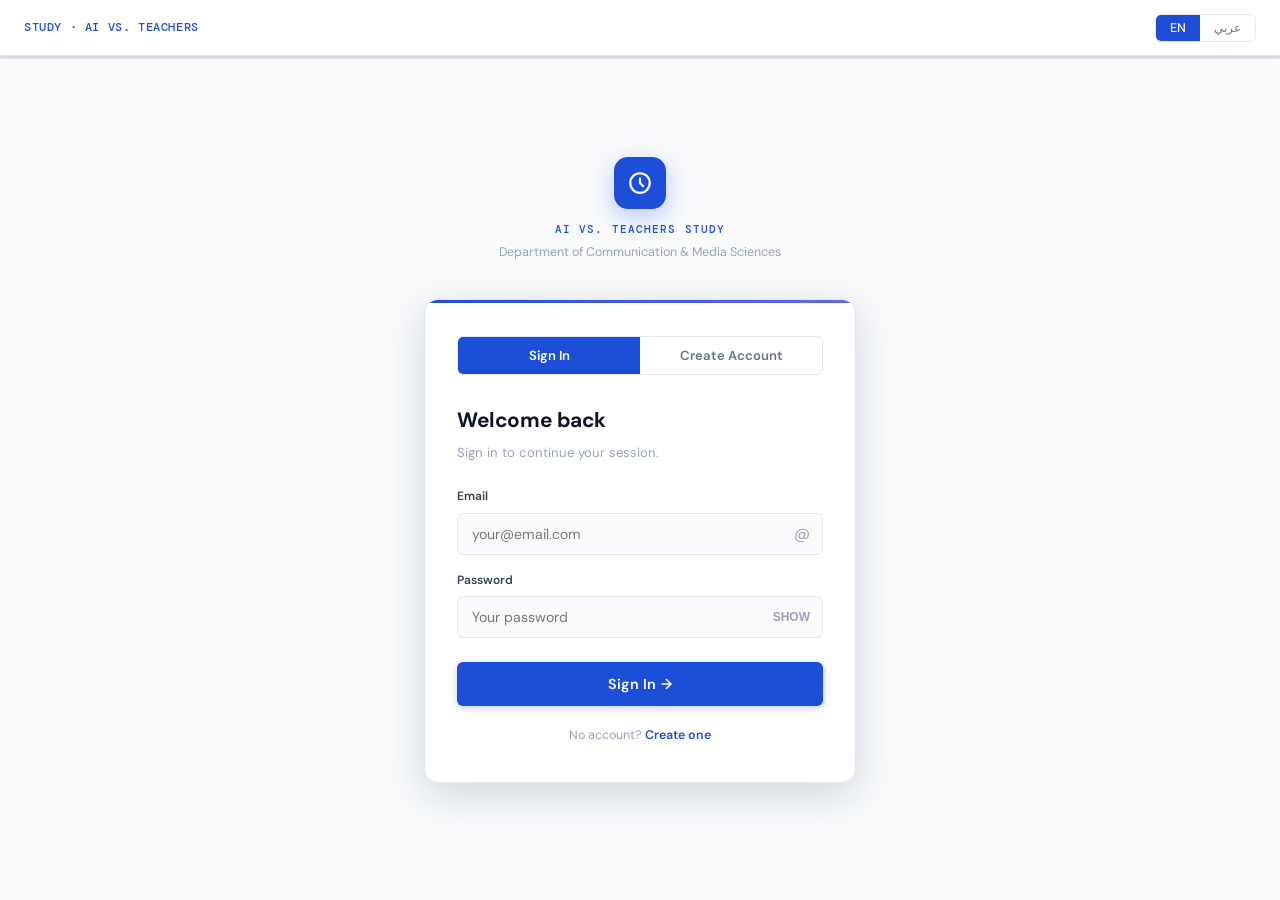
==== client/index.html @ 0babf39c "Update index.html" ====
<!DOCTYPE html>
<html id="root-html" lang="en" dir="ltr">
<head>
<meta charset="UTF-8">
<meta name="viewport" content="width=device-width, initial-scale=1.0">
<title>AI vs. Teachers — Research Study</title>
<link href="https://fonts.googleapis.com/css2?family=DM+Sans:wght@300;400;500;600&family=DM+Mono:wght@400;500&family=IBM+Plex+Sans+Arabic:wght@300;400;600&display=swap" rel="stylesheet">
<style>
:root{
  --blue-900:#0a1628;--blue-800:#0f2345;--blue-700:#1a3a6e;
  --blue-600:#1d4ed8;--blue-500:#2563eb;--blue-400:#3b82f6;
  --blue-100:#dbeafe;--blue-50:#eff6ff;
  --white:#fff;--gray-50:#f8fafc;--gray-100:#f1f5f9;
  --gray-200:#e2e8f0;--gray-300:#cbd5e1;--gray-400:#94a3b8;
  --gray-500:#64748b;--gray-700:#334155;--gray-900:#0f172a;
  --red:#ef4444;--green:#10b981;--amber:#f59e0b;
  --shadow-sm:0 1px 3px rgba(0,0,0,.08),0 1px 2px rgba(0,0,0,.04);
  --shadow:0 4px 16px rgba(15,35,69,.10);
  --shadow-lg:0 12px 40px rgba(15,35,69,.16);
  --radius:10px;--radius-sm:6px;
}
*,*::before,*::after{box-sizing:border-box;margin:0;padding:0}
body{font-family:'DM Sans',sans-serif;background:var(--gray-50);color:var(--gray-900);min-height:100vh;line-height:1.6}
html[lang=ar] body{font-family:'IBM Plex Sans Arabic',sans-serif}

/* TOPBAR */
#topbar{position:fixed;top:0;left:0;right:0;z-index:200;background:#fff;border-bottom:1px solid var(--gray-200);display:flex;align-items:center;padding:0 24px;height:56px;box-shadow:var(--shadow-sm)}
.topbar-logo{font-family:'DM Mono',monospace;font-size:.75rem;font-weight:500;color:var(--blue-600);letter-spacing:.05em;text-transform:uppercase}
.topbar-right{margin-left:auto;display:flex;align-items:center;gap:12px}
html[lang=ar] .topbar-right{margin-left:0;margin-right:auto}
.lang-toggle{display:flex;border:1.5px solid var(--gray-200);border-radius:var(--radius-sm);overflow:hidden}
.lang-btn{padding:5px 14px;font-family:'DM Sans',sans-serif;font-size:.78rem;font-weight:500;border:none;background:transparent;cursor:pointer;color:var(--gray-500);transition:all .18s}
html[lang=ar] .lang-btn{font-family:'IBM Plex Sans Arabic',sans-serif}
.lang-btn.active{background:var(--blue-600);color:#fff}
.topbar-user{display:none;align-items:center;gap:8px}
.topbar-user.visible{display:flex}
.topbar-avatar{width:28px;height:28px;border-radius:50%;background:var(--blue-600);display:flex;align-items:center;justify-content:center;color:#fff;font-size:.65rem;font-weight:700}
.topbar-name{font-size:.78rem;color:var(--gray-700);font-weight:500}
.topbar-logout{padding:4px 10px;background:transparent;border:1.5px solid var(--gray-200);border-radius:var(--radius-sm);font-size:.72rem;font-weight:500;color:var(--gray-500);cursor:pointer;transition:all .18s}
.topbar-logout:hover{border-color:var(--red);color:var(--red)}

/* PROGRESS */
#progress-track{position:fixed;top:56px;left:0;right:0;height:3px;background:var(--gray-200);z-index:190}
#progress-fill{height:100%;background:var(--blue-500);transition:width .5s cubic-bezier(.4,0,.2,1);width:0%}

/* LAYOUT */
.hidden{display:none!important}
.stage{max-width:720px;margin:0 auto;padding:88px 24px 80px;animation:fadeUp .4s ease both}
html[lang=ar] .stage{direction:rtl}
@keyframes fadeUp{from{opacity:0;transform:translateY(16px)}to{opacity:1;transform:translateY(0)}}

/* CHIPS */
.phase-chip{display:inline-flex;align-items:center;gap:6px;background:var(--blue-50);color:var(--blue-600);border:1px solid var(--blue-100);font-size:.72rem;font-weight:600;letter-spacing:.06em;text-transform:uppercase;padding:4px 12px;border-radius:100px;margin-bottom:24px}
html[lang=ar] .phase-chip{letter-spacing:0;text-transform:none}
.phase-chip::before{content:'';width:6px;height:6px;border-radius:50%;background:var(--blue-500)}

/* HEADINGS */
h1.display{font-size:clamp(1.9rem,4vw,2.8rem);font-weight:600;line-height:1.2;color:var(--blue-900);margin-bottom:10px;letter-spacing:-.02em}
html[lang=ar] h1.display{letter-spacing:0}
h2.section-title{font-size:1.25rem;font-weight:600;color:var(--blue-900);margin-bottom:16px}
.subtitle{font-size:.9rem;color:var(--gray-500);margin-bottom:32px;line-height:1.75}

/* CARDS */
.card{background:#fff;border:1px solid var(--gray-200);border-radius:var(--radius);padding:24px;box-shadow:var(--shadow-sm);margin-bottom:20px}
.study-info-card{background:var(--blue-900);color:#fff;border-radius:var(--radius);padding:28px 32px;margin-bottom:24px;position:relative;overflow:hidden}
.study-info-card::after{content:'';position:absolute;top:-40px;right:-40px;width:200px;height:200px;border-radius:50%;background:radial-gradient(circle,rgba(59,130,246,.3) 0%,transparent 70%);pointer-events:none}
.study-badge{display:inline-block;background:rgba(59,130,246,.25);color:var(--blue-100);font-size:.65rem;font-weight:600;letter-spacing:.12em;text-transform:uppercase;padding:4px 12px;border-radius:100px;margin-bottom:16px}
.study-info-card h1{color:#fff}
.study-info-card p{color:rgba(255,255,255,.7);font-size:.88rem;line-height:1.8;margin-top:8px}
.study-meta{display:flex;gap:20px;margin-top:20px;flex-wrap:wrap}
.study-meta-item{font-size:.78rem;color:rgba(255,255,255,.6)}
.study-meta-item strong{color:#fff}

/* CONSENT */
.consent-card{border:1.5px solid #bfdbfe}
.consent-card h3{font-size:1rem;font-weight:600;color:var(--blue-900);margin-bottom:14px}
.consent-list{list-style:none;display:flex;flex-direction:column;gap:8px}
.consent-list li{display:flex;gap:10px;align-items:flex-start;font-size:.84rem;color:var(--gray-500)}
.consent-list li::before{content:'✓';color:var(--green);font-weight:700;font-size:.8rem;flex-shrink:0;margin-top:1px}
.consent-check{display:flex;gap:10px;align-items:center;margin-top:18px;padding-top:18px;border-top:1px solid var(--gray-200);font-size:.84rem;color:var(--gray-700);font-weight:500}
.consent-check input[type=checkbox]{width:18px;height:18px;accent-color:var(--blue-600);flex-shrink:0}

/* FORM */
.field{margin-bottom:20px}
.field label{display:block;font-size:.78rem;font-weight:600;color:var(--gray-700);margin-bottom:7px}
.field input,.field select,.field textarea{width:100%;background:#fff;border:1.5px solid var(--gray-200);border-radius:var(--radius-sm);padding:11px 14px;font-family:'DM Sans',sans-serif;font-size:.88rem;color:var(--gray-900);outline:none;transition:border-color .18s,box-shadow .18s}
html[lang=ar] .field input,html[lang=ar] .field select,html[lang=ar] .field textarea{font-family:'IBM Plex Sans Arabic',sans-serif;direction:rtl}
.field input:focus,.field select:focus,.field textarea:focus{border-color:var(--blue-500);box-shadow:0 0 0 3px rgba(37,99,235,.12)}
.field textarea{resize:vertical;min-height:90px}
.row-2{display:grid;grid-template-columns:1fr 1fr;gap:16px}

/* LIKERT */
.likert-group{background:#fff;border:1px solid var(--gray-200);border-radius:var(--radius);padding:20px;margin-bottom:16px;transition:border-color .18s}
.likert-group:hover{border-color:var(--blue-400)}
.likert-q{font-size:.88rem;font-weight:500;color:var(--gray-900);margin-bottom:18px;line-height:1.6}
.likert-scale{display:flex;gap:8px;justify-content:space-between}
.likert-scale label{flex:1;display:flex;flex-direction:column;align-items:center;gap:6px;cursor:pointer;font-size:.68rem;color:var(--gray-400);text-align:center;line-height:1.3;transition:color .15s}
.likert-scale input[type=radio]{width:18px;height:18px;accent-color:var(--blue-600);cursor:pointer}
.likert-scale label:has(input:checked){color:var(--blue-600);font-weight:600}

/* ARTICLE */
.article-card{background:#fff;border:1px solid var(--gray-200);border-radius:var(--radius);overflow:hidden;margin-bottom:20px;box-shadow:var(--shadow-sm)}
.article-topbar{background:var(--blue-600);padding:10px 28px;display:flex;align-items:center;gap:8px}
.article-topbar span{font-family:'DM Mono',monospace;font-size:.68rem;color:rgba(255,255,255,.8);letter-spacing:.1em;text-transform:uppercase}
.article-dot{width:5px;height:5px;border-radius:50%;background:rgba(255,255,255,.4)}
.article-inner{padding:36px 40px}
.article-kicker{font-size:.7rem;font-weight:600;color:var(--blue-600);letter-spacing:.12em;text-transform:uppercase;margin-bottom:12px}
html[lang=ar] .article-kicker{letter-spacing:0;text-transform:none}
.article-headline{font-size:1.65rem;font-weight:700;line-height:1.25;color:var(--gray-900);margin-bottom:12px;letter-spacing:-.01em}
.article-byline{font-size:.76rem;color:var(--gray-400);padding-bottom:20px;border-bottom:1px solid var(--gray-200);margin-bottom:24px}
.article-body{font-size:.93rem;line-height:1.9;color:var(--gray-700)}
.article-body p{margin-bottom:16px}
.article-body .pullquote{border-left:3px solid var(--blue-500);padding:14px 20px;margin:24px 0;font-size:1rem;font-weight:500;color:var(--blue-700);background:var(--blue-50);border-radius:0 var(--radius-sm) var(--radius-sm) 0}
html[lang=ar] .article-body .pullquote{border-left:none;border-right:3px solid var(--blue-500);border-radius:var(--radius-sm) 0 0 var(--radius-sm)}
.read-confirm{display:flex;align-items:center;gap:10px;padding:14px 18px;background:var(--gray-50);border:1.5px solid var(--gray-200);border-radius:var(--radius-sm);font-size:.84rem;font-weight:500;color:var(--gray-700);cursor:pointer;transition:border-color .18s}
.read-confirm:hover{border-color:var(--blue-400)}
.read-confirm input[type=checkbox]{width:17px;height:17px;accent-color:var(--blue-600)}

/* BOT COUNT PICKER */
.bot-picker{display:flex;flex-direction:column;gap:12px;margin-bottom:28px}
.bot-picker-label{font-size:.78rem;font-weight:600;color:var(--gray-700);margin-bottom:4px}
.bot-option{display:flex;align-items:center;gap:16px;padding:16px 20px;background:#fff;border:2px solid var(--gray-200);border-radius:var(--radius);cursor:pointer;transition:all .18s}
.bot-option:hover{border-color:var(--blue-400)}
.bot-option.selected{border-color:var(--blue-600);background:var(--blue-50)}
.bot-option input[type=radio]{accent-color:var(--blue-600);width:17px;height:17px;flex-shrink:0}
.bot-option-info{flex:1}
.bot-option-title{font-size:.88rem;font-weight:600;color:var(--gray-900)}
.bot-option-desc{font-size:.75rem;color:var(--gray-400);margin-top:2px}
.bot-avatars{display:flex;gap:6px}
.b-avatar{width:32px;height:32px;border-radius:50%;display:flex;align-items:center;justify-content:center;font-size:.65rem;font-weight:700;color:#fff;flex-shrink:0}
.b-av1{background:var(--blue-600)}.b-av2{background:#7c4dcc}.b-av3{background:var(--green)}

/* CHAT */
.chat-shell{border:1px solid var(--gray-200);border-radius:var(--radius);overflow:hidden;box-shadow:var(--shadow)}
.chat-topbar{background:var(--blue-900);padding:14px 20px;display:flex;align-items:center;gap:12px}
.chat-topbar-title{color:#fff}
.chat-topbar-title .sub{font-size:.65rem;opacity:.5;letter-spacing:.1em;text-transform:uppercase}
.chat-topbar-title .name{font-size:.9rem;font-weight:500;margin-top:2px}
.online-badge{margin-left:auto;display:flex;align-items:center;gap:10px}
html[lang=ar] .online-badge{margin-left:0;margin-right:auto}
.bot-dot{width:9px;height:9px;border-radius:50%;opacity:.25;transition:opacity .3s}
.bot-dot.active{opacity:1}
.online-label{font-size:.62rem;color:rgba(255,255,255,.4);letter-spacing:.08em;text-transform:uppercase}
.chat-body{height:480px;overflow-y:auto;background:var(--gray-50);padding:20px;display:flex;flex-direction:column;gap:14px;scroll-behavior:smooth}
.chat-body::-webkit-scrollbar{width:4px}
.chat-body::-webkit-scrollbar-thumb{background:var(--gray-300);border-radius:4px}
.msg{display:flex;flex-direction:column;max-width:78%;animation:msgIn .3s ease both}
@keyframes msgIn{from{opacity:0;transform:translateY(8px)}to{opacity:1;transform:translateY(0)}}
.msg.user{align-self:flex-end;align-items:flex-end}
.msg.bot{align-self:flex-start;align-items:flex-start}
.msg-sender{font-size:.62rem;font-weight:600;letter-spacing:.06em;text-transform:uppercase;margin-bottom:4px;color:var(--gray-400)}
.msg-bubble{padding:11px 16px;font-size:.87rem;line-height:1.65;border-radius:var(--radius-sm)}
.msg.user .msg-bubble{background:var(--blue-600);color:#fff;border-bottom-right-radius:2px}
.msg.bot .msg-bubble{background:#fff;border:1px solid var(--gray-200);color:var(--gray-800);border-bottom-left-radius:2px;box-shadow:var(--shadow-sm)}
.msg.bot-1 .msg-sender{color:var(--blue-600)}
.msg.bot-2 .msg-sender{color:#7c4dcc}
.msg.bot-3 .msg-sender{color:var(--green)}
.msg.bot-1 .msg-bubble{border-left:2px solid var(--blue-400)}
.msg.bot-2 .msg-bubble{border-left:2px solid #7c4dcc}
.msg.bot-3 .msg-bubble{border-left:2px solid var(--green)}
.typing-indicator{display:flex;gap:4px;padding:14px 18px;background:#fff;border:1px solid var(--gray-200);border-radius:var(--radius-sm);width:fit-content;box-shadow:var(--shadow-sm)}
.typing-indicator span{width:6px;height:6px;border-radius:50%;background:var(--gray-400);animation:bounce 1.2s infinite}
.typing-indicator span:nth-child(2){animation-delay:.2s}
.typing-indicator span:nth-child(3){animation-delay:.4s}
@keyframes bounce{0%,80%,100%{transform:translateY(0)}40%{transform:translateY(-6px)}}
.chat-footer{background:#fff;border-top:1px solid var(--gray-200);display:flex;flex-direction:column}
.chat-footer-input-row{display:flex}
.chat-footer input{flex:1;padding:14px 18px;font-family:'DM Sans',sans-serif;font-size:.88rem;border:none;background:transparent;outline:none;color:var(--gray-900)}
html[lang=ar] .chat-footer input{font-family:'IBM Plex Sans Arabic',sans-serif;direction:rtl}
.chat-footer button{padding:14px 22px;background:var(--blue-600);color:#fff;border:none;cursor:pointer;font-family:'DM Sans',sans-serif;font-size:.82rem;font-weight:600;letter-spacing:.04em;transition:background .18s;white-space:nowrap}
.chat-footer button:hover{background:var(--blue-700)}
.chat-footer button:disabled{opacity:.4;cursor:not-allowed;background:var(--blue-600)}
.chat-meta{font-size:.72rem;color:var(--gray-400);text-align:right;padding:8px 4px}
html[lang=ar] .chat-meta{text-align:left}
/* Tag chips */
.tag-bar{display:flex;gap:6px;padding:8px 14px 0;flex-wrap:wrap}
.tag-chip{display:inline-flex;align-items:center;gap:4px;padding:4px 10px;border-radius:100px;font-size:.72rem;font-weight:600;cursor:pointer;border:1.5px solid transparent;transition:all .15s;user-select:none}
.tag-chip:hover{opacity:.85;transform:translateY(-1px)}
.tag-chip-1{background:#eff6ff;color:var(--blue-600);border-color:#bfdbfe}
.tag-chip-2{background:#f5f3ff;color:#7c3aed;border-color:#ddd6fe}
.tag-chip-3{background:#f0fdf4;color:#059669;border-color:#a7f3d0}
.tag-chip .chip-dot{width:5px;height:5px;border-radius:50%;background:currentColor}

/* STANCE BANNER */
.stance-banner{display:flex;align-items:center;gap:10px;padding:12px 16px;border-radius:var(--radius-sm);margin-bottom:16px;font-size:.82rem;font-weight:500;border:1px solid;line-height:1.5}
.stance-pro-ai{background:#f0fdf4;border-color:#bbf7d0;color:#166534}
.stance-pro-teacher{background:#fef3c7;border-color:#fde68a;color:#92400e}
.stance-neutral{background:var(--blue-50);border-color:var(--blue-100);color:var(--blue-700)}

/* BUTTONS */
.btn{display:inline-block;cursor:pointer;border:none;font-family:'DM Sans',sans-serif;font-size:.88rem;font-weight:600;transition:all .18s;border-radius:var(--radius-sm);padding:13px 28px}
html[lang=ar] .btn{font-family:'IBM Plex Sans Arabic',sans-serif}
.btn-primary{background:var(--blue-600);color:#fff;box-shadow:0 2px 8px rgba(37,99,235,.3)}
.btn-primary:hover{background:var(--blue-700);box-shadow:0 4px 16px rgba(37,99,235,.35);transform:translateY(-1px)}
.btn-primary:disabled{opacity:.45;cursor:not-allowed;transform:none}
.btn-block{width:100%;text-align:center;display:block}

/* THANK YOU */
.thankyou-hero{background:var(--blue-900);color:#fff;border-radius:var(--radius);padding:48px 40px;text-align:center;margin-bottom:24px;position:relative;overflow:hidden}
.thankyou-hero::before{content:'';position:absolute;inset:0;background:radial-gradient(ellipse at 30% 50%,rgba(59,130,246,.25) 0%,transparent 60%),radial-gradient(ellipse at 80% 20%,rgba(99,102,241,.2) 0%,transparent 50%)}
.check-circle{width:64px;height:64px;border-radius:50%;background:rgba(16,185,129,.2);display:flex;align-items:center;justify-content:center;margin:0 auto 20px;position:relative;z-index:1;font-size:1.8rem}
.thankyou-hero h1{position:relative;z-index:1;color:#fff;margin-bottom:10px}
.thankyou-hero p{position:relative;z-index:1;color:rgba(255,255,255,.65);font-size:.88rem;line-height:1.8;max-width:460px;margin:0 auto}
.result-grid{display:grid;grid-template-columns:repeat(3,1fr);gap:14px;margin-bottom:20px}
.result-card{background:#fff;border:1px solid var(--gray-200);border-radius:var(--radius);padding:20px;text-align:center;box-shadow:var(--shadow-sm)}
.result-card .num{font-size:2rem;font-weight:700;color:var(--blue-600);letter-spacing:-.02em}
.result-card .lbl{font-size:.72rem;color:var(--gray-400);margin-top:4px;line-height:1.5}

/* TOAST */
#toast{position:fixed;bottom:24px;left:50%;transform:translateX(-50%) translateY(12px);background:var(--gray-900);color:#fff;padding:11px 22px;border-radius:var(--radius-sm);font-size:.82rem;font-weight:500;opacity:0;transition:all .25s;z-index:1000;pointer-events:none;box-shadow:var(--shadow-lg);white-space:nowrap}
#toast.show{opacity:1;transform:translateX(-50%) translateY(0)}

/* CONFIG BANNER */
.config-banner{background:#fffbeb;border:1px solid #fcd34d;border-left:4px solid var(--amber);border-radius:var(--radius-sm);padding:13px 18px;font-size:.8rem;color:#92400e;margin-bottom:24px;line-height:1.8}
html[lang=ar] .config-banner{border-left:1px solid #fcd34d;border-right:4px solid var(--amber)}
.config-banner code{background:rgba(0,0,0,.07);padding:1px 5px;border-radius:3px;font-size:.75rem}

/* AUTH */
#stage-auth{max-width:480px;min-height:100vh;display:flex;flex-direction:column;justify-content:center;padding:80px 24px 40px;margin:0 auto;animation:fadeUp .45s ease both}
.auth-logo-wrap{text-align:center;margin-bottom:36px}
.auth-logo-icon{width:52px;height:52px;border-radius:14px;background:var(--blue-600);display:inline-flex;align-items:center;justify-content:center;margin-bottom:12px;box-shadow:0 8px 24px rgba(37,99,235,.32)}
.auth-logo-icon svg{width:26px;height:26px;fill:none;stroke:#fff;stroke-width:2;stroke-linecap:round}
.auth-logo-title{font-family:'DM Mono',monospace;font-size:.7rem;font-weight:500;color:var(--blue-600);letter-spacing:.1em;text-transform:uppercase;margin-bottom:4px}
html[lang=ar] .auth-logo-title{letter-spacing:0}
.auth-logo-sub{font-size:.78rem;color:var(--gray-400)}
.auth-card{background:#fff;border:1px solid var(--gray-200);border-radius:14px;padding:36px 32px;box-shadow:var(--shadow-lg);position:relative;overflow:hidden}
.auth-card::before{content:'';position:absolute;top:0;left:0;right:0;height:3px;background:linear-gradient(90deg,var(--blue-600),#6366f1)}
.auth-tabs{display:flex;border:1.5px solid var(--gray-200);border-radius:var(--radius-sm);overflow:hidden;margin-bottom:28px}
.auth-tab{flex:1;padding:10px;font-size:.82rem;font-weight:600;border:none;background:transparent;cursor:pointer;color:var(--gray-500);transition:all .2s;font-family:'DM Sans',sans-serif}
html[lang=ar] .auth-tab{font-family:'IBM Plex Sans Arabic',sans-serif}
.auth-tab.active{background:var(--blue-600);color:#fff}
.auth-panel{display:none}
.auth-panel.active{display:block}
.auth-title{font-size:1.3rem;font-weight:700;color:var(--blue-900);margin-bottom:6px;letter-spacing:-.02em}
html[lang=ar] .auth-title{letter-spacing:0}
.auth-subtitle{font-size:.82rem;color:var(--gray-400);margin-bottom:24px;line-height:1.6}
.auth-field{margin-bottom:16px}
.auth-field label{display:block;font-size:.75rem;font-weight:600;color:var(--gray-700);margin-bottom:6px}
.auth-field-wrap{position:relative}
.auth-field input{width:100%;background:var(--gray-50);border:1.5px solid var(--gray-200);border-radius:var(--radius-sm);padding:11px 40px 11px 14px;font-family:'DM Sans',sans-serif;font-size:.88rem;color:var(--gray-900);outline:none;transition:border-color .18s,box-shadow .18s,background .18s}
html[lang=ar] .auth-field input{font-family:'IBM Plex Sans Arabic',sans-serif;direction:rtl;padding:11px 14px 11px 40px}
.auth-field input:focus{border-color:var(--blue-500);background:#fff;box-shadow:0 0 0 3px rgba(37,99,235,.12)}
.field-icon{position:absolute;right:13px;top:50%;transform:translateY(-50%);color:var(--gray-400);pointer-events:none}
html[lang=ar] .field-icon{right:auto;left:13px}
.toggle-pw{position:absolute;right:13px;top:50%;transform:translateY(-50%);color:var(--gray-400);cursor:pointer;font-size:.75rem;font-weight:600;background:none;border:none;padding:0;transition:color .15s}
html[lang=ar] .toggle-pw{right:auto;left:13px}
.toggle-pw:hover{color:var(--blue-600)}
.auth-field-error{font-size:.7rem;color:var(--red);margin-top:5px;display:none}
.auth-field-error.visible{display:block}
.pw-strength{margin-top:6px;display:flex;gap:4px;align-items:center}
.pw-strength-bar{height:3px;flex:1;border-radius:2px;background:var(--gray-200);transition:background .3s}
.pw-strength-bar.weak{background:var(--red)}.pw-strength-bar.medium{background:var(--amber)}.pw-strength-bar.strong{background:var(--green)}
.pw-strength-label{font-size:.65rem;font-weight:600;color:var(--gray-400);min-width:44px;text-align:right}
html[lang=ar] .pw-strength-label{text-align:left}
.auth-submit{width:100%;padding:13px;background:var(--blue-600);color:#fff;border:none;border-radius:var(--radius-sm);font-family:'DM Sans',sans-serif;font-size:.9rem;font-weight:600;cursor:pointer;letter-spacing:.02em;transition:all .2s;box-shadow:0 2px 8px rgba(37,99,235,.30);margin-top:8px}
html[lang=ar] .auth-submit{font-family:'IBM Plex Sans Arabic',sans-serif}
.auth-submit:hover:not(:disabled){background:var(--blue-700);box-shadow:0 4px 16px rgba(37,99,235,.38);transform:translateY(-1px)}
.auth-submit:disabled{opacity:.55;cursor:not-allowed;transform:none}
.auth-submit .spinner{display:inline-block;width:14px;height:14px;border:2px solid rgba(255,255,255,.4);border-top-color:#fff;border-radius:50%;animation:spin .7s linear infinite;vertical-align:middle;margin-right:8px}
html[lang=ar] .auth-submit .spinner{margin-right:0;margin-left:8px}
@keyframes spin{to{transform:rotate(360deg)}}
.auth-switch-text{text-align:center;font-size:.78rem;color:var(--gray-400);margin-top:20px}
.auth-switch-text a{color:var(--blue-600);font-weight:600;cursor:pointer;text-decoration:none}
.auth-switch-text a:hover{text-decoration:underline}
.auth-terms{font-size:.7rem;color:var(--gray-400);text-align:center;margin-top:14px;line-height:1.6}
.auth-alert{padding:11px 14px;border-radius:var(--radius-sm);font-size:.8rem;font-weight:500;margin-bottom:18px;display:none;line-height:1.5}
.auth-alert.visible{display:block}
.auth-alert.error{background:#fef2f2;color:#b91c1c;border:1px solid #fecaca}
.auth-alert.success{background:#f0fdf4;color:#166534;border:1px solid #bbf7d0}
.already-banner{background:#f0fdf4;border:1px solid #bbf7d0;border-radius:var(--radius-sm);padding:14px 18px;font-size:.82rem;color:#166534;font-weight:500;margin-bottom:20px;display:none;align-items:flex-start;gap:10px}
.already-banner.visible{display:flex}
.already-banner strong{display:block;margin-bottom:3px}

@media(max-width:600px){
  .row-2{grid-template-columns:1fr}
  .result-grid{grid-template-columns:1fr}
  .article-inner{padding:20px}
  .chat-body{height:340px}
  .thankyou-hero{padding:32px 20px}
  .auth-card{padding:28px 20px}
}
</style>
</head>
<body>

<!-- TOPBAR -->
<div id="topbar">
  <div class="topbar-logo">Study · AI vs. Teachers</div>
  <div class="topbar-right">
    <div class="topbar-user" id="topbar-user">
      <div class="topbar-avatar" id="topbar-avatar">?</div>
      <span class="topbar-name" id="topbar-name"></span>
      <button class="topbar-logout" onclick="logoutUser()" data-en="Sign out" data-ar="خروج">Sign out</button>
    </div>
    <div class="lang-toggle">
      <button class="lang-btn active" id="btn-en" onclick="setLang('en')">EN</button>
      <button class="lang-btn" id="btn-ar" onclick="setLang('ar')">عربي</button>
    </div>
  </div>
</div>
<div id="progress-track"><div id="progress-fill"></div></div>
<div id="toast"></div>

<!-- ══ AUTH ══ -->
<div id="stage-auth" class="hidden">
  <div class="auth-logo-wrap">
    <div class="auth-logo-icon">
      <svg viewBox="0 0 24 24"><circle cx="12" cy="12" r="9"/><path d="M12 8v4l3 3"/></svg>
    </div>
    <div class="auth-logo-title" data-en="AI vs. Teachers Study" data-ar="دراسة: الذكاء الاصطناعي مقابل الأساتذة">AI vs. Teachers Study</div>
    <div class="auth-logo-sub" data-en="Department of Communication &amp; Media Sciences" data-ar="قسم علوم الإعلام والاتصال">Department of Communication &amp; Media Sciences</div>
  </div>
  <div class="auth-card">
    <div class="auth-tabs">
      <button class="auth-tab active" id="tab-login" onclick="switchAuthTab('login')" data-en="Sign In" data-ar="تسجيل الدخول">Sign In</button>
      <button class="auth-tab" id="tab-register" onclick="switchAuthTab('register')" data-en="Create Account" data-ar="إنشاء حساب">Create Account</button>
    </div>
    <!-- LOGIN -->
    <div class="auth-panel active" id="panel-login">
      <div class="auth-title" data-en="Welcome back" data-ar="مرحباً بعودتك">Welcome back</div>
      <div class="auth-subtitle" data-en="Sign in to continue your session." data-ar="سجّل دخولك لمتابعة جلستك.">Sign in to continue your session.</div>
      <div class="auth-alert error" id="login-error"></div>
      <div class="already-banner" id="login-already">
        <span>✓</span>
        <div>
          <strong data-en="Study already completed" data-ar="تمت الدراسة مسبقاً">Study already completed</strong>
          <span data-en="You have already participated. Thank you!" data-ar="لقد شاركت مسبقاً. شكراً!">You have already participated. Thank you!</span>
        </div>
      </div>
      <div class="auth-field">
        <label data-en="Email" data-ar="البريد الإلكتروني">Email</label>
        <div class="auth-field-wrap">
          <input type="email" id="login-email" data-placeholder-en="your@email.com" data-placeholder-ar="بريدك@example.com" placeholder="your@email.com" autocomplete="email">
          <span class="field-icon">@</span>
        </div>
      </div>
      <div class="auth-field">
        <label data-en="Password" data-ar="كلمة المرور">Password</label>
        <div class="auth-field-wrap">
          <input type="password" id="login-password" data-placeholder-en="Your password" data-placeholder-ar="كلمة المرور" placeholder="Your password" autocomplete="current-password">
          <button class="toggle-pw" type="button" onclick="togglePw('login-password',this)" data-en="SHOW" data-ar="إظهار">SHOW</button>
        </div>
      </div>
      <button class="auth-submit" id="login-btn" onclick="loginUser()" data-en="Sign In →" data-ar="← دخول">Sign In →</button>
      <div class="auth-switch-text">
        <span data-en="No account?" data-ar="لا تملك حساباً؟">No account?</span>
        <a onclick="switchAuthTab('register')" data-en="Create one" data-ar="أنشئ حساباً">Create one</a>
      </div>
    </div>
    <!-- REGISTER -->
    <div class="auth-panel" id="panel-register">
      <div class="auth-title" data-en="Join the Study" data-ar="انضم إلى الدراسة">Join the Study</div>
      <div class="auth-subtitle" data-en="Create your account to begin." data-ar="أنشئ حسابك للبدء.">Create your account to begin.</div>
      <div class="auth-alert error" id="register-error"></div>
      <div class="auth-alert success" id="register-success"></div>
      <div class="row-2">
        <div class="auth-field">
          <label data-en="First Name" data-ar="الاسم الأول">First Name</label>
          <div class="auth-field-wrap"><input type="text" id="reg-fname" data-placeholder-en="Yacine" data-placeholder-ar="يسمينة" placeholder="Yacine" autocomplete="given-name"></div>
          <div class="auth-field-error" id="err-fname" data-en="Required" data-ar="مطلوب">Required</div>
        </div>
        <div class="auth-field">
          <label data-en="Last Name" data-ar="اللقب">Last Name</label>
          <div class="auth-field-wrap"><input type="text" id="reg-lname" data-placeholder-en="Bensalem" data-placeholder-ar="بن سالم" placeholder="Bensalem" autocomplete="family-name"></div>
          <div class="auth-field-error" id="err-lname" data-en="Required" data-ar="مطلوب">Required</div>
        </div>
      </div>
      <div class="auth-field">
        <label data-en="Email" data-ar="البريد الإلكتروني">Email</label>
        <div class="auth-field-wrap">
          <input type="email" id="reg-email" data-placeholder-en="your@email.com" data-placeholder-ar="بريدك@example.com" placeholder="your@email.com" autocomplete="email">
          <span class="field-icon">@</span>
        </div>
        <div class="auth-field-error" id="err-email" data-en="Valid email required" data-ar="بريد إلكتروني صحيح مطلوب">Valid email required</div>
      </div>
      <div class="auth-field">
        <label data-en="Password" data-ar="كلمة المرور">Password</label>
        <div class="auth-field-wrap">
          <input type="password" id="reg-password" data-placeholder-en="Min. 8 characters" data-placeholder-ar="8 أحرف على الأقل" placeholder="Min. 8 characters" autocomplete="new-password" oninput="checkPwStrength(this.value)">
          <button class="toggle-pw" type="button" onclick="togglePw('reg-password',this)" data-en="SHOW" data-ar="إظهار">SHOW</button>
        </div>
        <div class="pw-strength"><div class="pw-strength-bar" id="bar1"></div><div class="pw-strength-bar" id="bar2"></div><div class="pw-strength-bar" id="bar3"></div><div class="pw-strength-label" id="pw-label"></div></div>
        <div class="auth-field-error" id="err-password" data-en="Min. 8 characters" data-ar="8 أحرف على الأقل">Min. 8 characters</div>
      </div>
      <div class="auth-field">
        <label data-en="Confirm Password" data-ar="تأكيد كلمة المرور">Confirm Password</label>
        <div class="auth-field-wrap"><input type="password" id="reg-confirm" data-placeholder-en="Repeat password" data-placeholder-ar="أعد كلمة المرور" placeholder="Repeat password" autocomplete="new-password"></div>
        <div class="auth-field-error" id="err-confirm" data-en="Passwords do not match" data-ar="كلمتا المرور غير متطابقتين">Passwords do not match</div>
      </div>
      <button class="auth-submit" id="register-btn" onclick="registerUser()" data-en="Create Account →" data-ar="← إنشاء الحساب">Create Account →</button>
      <div class="auth-terms" data-en="By registering you agree to participate in this academic study." data-ar="بالتسجيل توافق على المشاركة في هذه الدراسة الأكاديمية.">By registering you agree to participate in this academic study.</div>
      <div class="auth-switch-text">
        <span data-en="Already have an account?" data-ar="هل لديك حساب؟">Already have an account?</span>
        <a onclick="switchAuthTab('login')" data-en="Sign in" data-ar="تسجيل الدخول">Sign in</a>
      </div>
    </div>
  </div>
</div>

<!-- ══ STAGE 0 — Consent + Registration ══ -->
<div id="stage-0" class="stage hidden">
  <div class="study-info-card">
    <span class="study-badge" data-en="UNIVERSITY RESEARCH — CONFIDENTIAL" data-ar="بحث جامعي — سري">UNIVERSITY RESEARCH — CONFIDENTIAL</span>
    <h1 class="display" data-en="AI vs. Teachers:<br>Who Shapes Your Mind?" data-ar="الذكاء الاصطناعي مقابل الأساتذة:<br>من يشكّل تفكيرك؟">AI vs. Teachers:<br>Who Shapes Your Mind?</h1>
    <p data-en="Examining whether AI tools can replace teachers in shaping knowledge and critical thinking among Algerian youth · Department of Communication &amp; Media Sciences" data-ar="دراسة ما إذا كانت أدوات الذكاء الاصطناعي يمكن أن تحل محل الأساتذة في تشكيل المعرفة والتفكير النقدي لدى الشباب الجزائري · قسم علوم الإعلام والاتصال">Examining whether AI tools can replace teachers in shaping knowledge and critical thinking among Algerian youth · Department of Communication &amp; Media Sciences</p>
    <div class="study-meta">
      <div class="study-meta-item" data-en="<strong>~25–30 min</strong>" data-ar="<strong>25–30 دقيقة</strong>"><strong>~25–30 min</strong></div>
      <div class="study-meta-item" data-en="<strong>Anonymous</strong>&nbsp;responses" data-ar="<strong>مجهولة</strong>&nbsp;الإجابات"><strong>Anonymous</strong>&nbsp;responses</div>
      <div class="study-meta-item" data-en="<strong>Voluntary</strong>" data-ar="<strong>طوعية</strong>"><strong>Voluntary</strong></div>
    </div>
  </div>
  <div class="card consent-card">
    <h3 data-en="Informed Consent" data-ar="الموافقة المستنيرة">Informed Consent</h3>
    <ul class="consent-list">
      <li data-en="Your responses are stored anonymously for research purposes only." data-ar="تُحفظ إجاباتك بشكل مجهول لأغراض بحثية فحسب.">Your responses are stored anonymously for research purposes only.</li>
      <li data-en="You may withdraw at any time without consequence." data-ar="يمكنك الانسحاب في أي وقت.">You may withdraw at any time without consequence.</li>
      <li data-en="The study involves reading an article and a discussion with simulated forum participants." data-ar="تشمل الدراسة قراءة مقال والمشاركة في نقاش مع مشاركين محاكَين.">The study involves reading an article and a discussion with simulated forum participants.</li>
      <li data-en="No personally identifiable data will be published." data-ar="لن تُنشر أي بيانات تعريفية شخصية.">No personally identifiable data will be published.</li>
    </ul>
    <div class="consent-check">
      <input type="checkbox" id="consent-cb">
      <label for="consent-cb" data-en="I have read and agree to participate." data-ar="قرأت الشروط وأوافق على المشاركة.">I have read and agree to participate.</label>
    </div>
  </div>
  <h2 class="section-title" data-en="Participant Registration" data-ar="تسجيل المشارك">Participant Registration</h2>
  <div class="row-2">
    <div class="field">
      <label data-en="Age" data-ar="السن">Age</label>
      <input type="number" id="reg-age" min="15" max="40" data-placeholder-en="e.g. 21" data-placeholder-ar="مثال: 21" placeholder="e.g. 21">
    </div>
    <div class="field">
      <label data-en="Gender" data-ar="الجنس">Gender</label>
      <select id="reg-gender">
        <option value="" data-en="— Select —" data-ar="— اختر —">— Select —</option>
        <option value="male" data-en="Male" data-ar="ذكر">Male</option>
        <option value="female" data-en="Female" data-ar="أنثى">Female</option>
        <option value="prefer_not" data-en="Prefer not to say" data-ar="أفضل عدم الإفصاح">Prefer not to say</option>
      </select>
    </div>
  </div>
  <div class="field">
    <label data-en="Academic Level" data-ar="المستوى الدراسي">Academic Level</label>
    <select id="reg-level">
      <option value="" data-en="— Select —" data-ar="— اختر —">— Select —</option>
      <option value="licence1" data-en="Licence 1" data-ar="ليسانس 1">Licence 1</option>
      <option value="licence2" data-en="Licence 2" data-ar="ليسانس 2">Licence 2</option>
      <option value="licence3" data-en="Licence 3" data-ar="ليسانس 3">Licence 3</option>
      <option value="master1" data-en="Master 1" data-ar="ماستر 1">Master 1</option>
      <option value="master2" data-en="Master 2" data-ar="ماستر 2">Master 2</option>
      <option value="doctorat" data-en="Doctorat" data-ar="دكتوراه">Doctorat</option>
      <option value="other" data-en="Other" data-ar="أخرى">Other</option>
    </select>
  </div>
  <div class="row-2">
    <div class="field">
      <label data-en="Field of Study" data-ar="التخصص">Field of Study</label>
      <input type="text" id="reg-field" data-placeholder-en="e.g. Communication Sciences" data-placeholder-ar="مثال: علوم الإعلام" placeholder="e.g. Communication Sciences">
    </div>
    <div class="field">
      <label data-en="Daily AI Tool Usage" data-ar="الاستخدام اليومي للذكاء الاصطناعي">Daily AI Tool Usage</label>
      <select id="reg-ai-use">
        <option value="" data-en="— Select —" data-ar="— اختر —">— Select —</option>
        <option value="never" data-en="Never" data-ar="لا أستخدم">Never</option>
        <option value="rarely" data-en="Rarely" data-ar="نادراً">Rarely</option>
        <option value="sometimes" data-en="Sometimes" data-ar="أحياناً">Sometimes</option>
        <option value="often" data-en="Often" data-ar="كثيراً">Often</option>
        <option value="daily" data-en="Every day" data-ar="يومياً">Every day</option>
      </select>
    </div>
  </div>
  <button class="btn btn-primary btn-block" onclick="submitRegistration()" style="margin-top:8px;" data-en="Begin Study →" data-ar="← ابدأ الدراسة">Begin Study →</button>
</div>

<!-- ══ STAGE 1 — Survey 1 (Pre) ══ -->
<div id="stage-1" class="stage hidden">
  <div class="phase-chip" data-en="Questionnaire 1 of 3 — Before Reading" data-ar="استبانة 1 من 3 — قبل القراءة">Questionnaire 1 of 3 — Before Reading</div>
  <h1 class="display" data-en="Your Initial Views" data-ar="آراؤك الأولية">Your Initial Views</h1>
  <p class="subtitle" data-en="Before reading anything, please share your current opinions on AI and teachers. Rate each statement honestly — there are no right or wrong answers." data-ar="قبل قراءة أي شيء، شارك آراءك الحالية حول الذكاء الاصطناعي والأساتذة. قيّم كل عبارة بصدق.">Before reading anything, please share your current opinions on AI and teachers. Rate each statement honestly — there are no right or wrong answers.</p>
  <div id="pre-survey-questions"></div>
  <button class="btn btn-primary btn-block" onclick="submitPreSurvey()" data-en="Continue to Article →" data-ar="← متابعة إلى المقال">Continue to Article →</button>
</div>

<!-- ══ STAGE 2 — Article ══ -->
<div id="stage-2" class="stage hidden">
  <div class="phase-chip" data-en="Phase 2 of 6 — Read the Article" data-ar="المرحلة 2 من 6 — اقرأ المقال">Phase 2 of 6 — Read the Article</div>
  <h1 class="display" data-en="Read &amp; Reflect" data-ar="اقرأ وتأمّل">Read &amp; Reflect</h1>
  <p class="subtitle" data-en="Read this article carefully. It presents arguments on both sides of the AI vs. teachers debate." data-ar="اقرأ هذا المقال بعناية. يقدّم حججاً من كلا جانبي نقاش الذكاء الاصطناعي مقابل الأساتذة.">Read this article carefully. It presents arguments on both sides of the AI vs. teachers debate.</p>

  <!-- EN Article -->
  <div id="article-en" class="article-card">
    <div class="article-topbar"><span>The Algerian Education Review</span><div class="article-dot"></div><span>Technology &amp; Learning</span><div class="article-dot"></div><span>March 2025</span></div>
    <div class="article-inner">
      <div class="article-kicker">Education · Artificial Intelligence</div>
      <h2 class="article-headline">Can AI Replace the Teacher? Algeria's Students Are Finding Out</h2>
      <div class="article-byline">By Karima Bouzid, Education Correspondent &nbsp;·&nbsp; March 20, 2025 &nbsp;·&nbsp; 7 min read</div>
      <div class="article-body">
        <p>Walk into any university library across Algeria today and you will find the same scene: students not reading textbooks, but typing questions into AI chatbots. From Algiers to Oran, from Tizi Ouzou to Constantine, a generation is bypassing the lecture hall and going straight to the machine. The question that educators are now asking — urgently — is whether this is progress, or a quiet catastrophe in the making.</p>
        <p>The numbers are striking. A 2024 survey by the Arab Media &amp; Society Institute found that <strong>71% of Algerian university students</strong> now consult AI tools at least once a day for academic purposes. More troubling to researchers: 43% said they had changed their opinion on a social or political issue based entirely on an AI response — without seeking a second human opinion.</p>
        <div class="pullquote">"A teacher who knows your name, who has watched you struggle and grow, who can sense when you are confused — that is irreplaceable. No algorithm does that." — Prof. Nadia Lounès, University of Algiers</div>
        <p>Supporters of AI in education point to real advantages. Students in remote wilayat who lack qualified teachers in specialist subjects now have access to world-class explanations in Arabic and French at any hour. Students with social anxiety who would never raise their hand in class can ask an AI the same question twenty times without embarrassment. The democratisation argument is powerful.</p>
        <p>But critics argue the comparison misses what education actually is. "A teacher does not just transmit information," says Dr. Mourad Karim, a pedagogy researcher at the University of Oran. "A teacher challenges you, frustrates you, forces you to defend your ideas in front of your peers. That friction — that discomfort — is where real thinking happens. AI removes the friction. And without friction, there is no growth."</p>
        <div class="pullquote">"When a student asks AI a question, the AI tries to give them exactly what they want. When a good teacher asks a student a question, they are trying to take away what the student thinks they already know."</div>
        <p>The research on long-term outcomes is still emerging, but early signals are worrying. Students who rely heavily on AI for essay writing and argumentation show measurably weaker performance in oral examinations and live debates — precisely the settings where a teacher's influence would have trained them. The machine, it seems, teaches compliance, not confrontation.</p>
        <p>There is also the question of trust. AI systems are trained on global data that may not reflect Algerian history, cultural values, or the specific tensions of a post-colonial society navigating modernity. A teacher from Béjaïa carries knowledge that no dataset can replicate. When a young person asks an AI about their own society, they may receive a technically accurate but culturally hollow answer.</p>
        <p>The debate will not be resolved soon. But for Algeria's students — caught between an underfunded education system and an infinitely patient machine — the choice they make now about who they learn from may shape not just their careers, but the kind of critical citizens they become.</p>
      </div>
    </div>
  </div>

  <!-- AR Article -->
  <div id="article-ar" class="article-card hidden" style="direction:rtl">
    <div class="article-topbar" style="letter-spacing:0"><span>مجلة التعليم الجزائري</span><div class="article-dot"></div><span>التكنولوجيا والتعلّم</span><div class="article-dot"></div><span>مارس 2025</span></div>
    <div class="article-inner">
      <div class="article-kicker">التعليم · الذكاء الاصطناعي</div>
      <h2 class="article-headline" style="font-family:'IBM Plex Sans Arabic',sans-serif">هل يمكن للذكاء الاصطناعي أن يحلّ محل الأستاذ؟ طلاب الجزائر يجدون الإجابة</h2>
      <div class="article-byline">بقلم: كريمة بوزيد، مراسلة التعليم &nbsp;·&nbsp; 20 مارس 2025 &nbsp;·&nbsp; قراءة 7 دقائق</div>
      <div class="article-body" style="font-family:'IBM Plex Sans Arabic',sans-serif">
        <p>ادخل إلى أي مكتبة جامعية في الجزائر اليوم، وستجد المشهد نفسه: طلاب لا يقرأون الكتب المدرسية، بل يكتبون أسئلتهم في روبوتات الدردشة الذكية. من الجزائر العاصمة إلى وهران، ومن تيزي وزو إلى قسنطينة، يتجاوز جيل كامل قاعة المحاضرات ويتوجه مباشرة إلى الآلة.</p>
        <p>الأرقام لافتة: كشف استطلاع أجراه معهد الإعلام والمجتمع العربي عام 2024 أن <strong>71% من طلاب الجامعات الجزائرية</strong> يستشيرون أدوات الذكاء الاصطناعي مرة يومياً على الأقل. والأكثر إثارة للقلق: أفاد 43% منهم بأنهم غيّروا رأيهم في قضية اجتماعية أو سياسية بناءً على رد الذكاء الاصطناعي وحده.</p>
        <div class="pullquote">«أستاذ يعرف اسمك، يراقب كفاحك ونموك، يشعر بارتباكك — هذا لا يُعوَّض. لا يفعل ذلك أي خوارزمية.» — أ.د. نادية لونيس، جامعة الجزائر</div>
        <p>يشير المؤيدون للذكاء الاصطناعي في التعليم إلى مزايا حقيقية. الطلاب في الولايات النائية الذين يفتقرون إلى أساتذة متخصصين باتوا يحظون بتفسيرات عالمية المستوى بالعربية والفرنسية في أي وقت. لكن المنتقدين يرون أن المقارنة تغفل ماهية التعليم الحقيقي.</p>
        <div class="pullquote">«حين يسأل الطالب الذكاءَ الاصطناعي سؤالاً، يحاول الذكاءُ الاصطناعي أن يمنحه ما يريد. حين يسأل المعلمُ الجيد طالبَه سؤالاً، يحاول أن يأخذ منه ما يظن أنه يعرفه.»</div>
        <p>يُظهر الطلاب الذين يعتمدون بشكل كبير على الذكاء الاصطناعي في الكتابة والحجاج أداءً أضعف ملحوظاً في الامتحانات الشفوية والنقاشات الحية — وهي البيئات ذاتها التي كان الأستاذ يدرّبهم فيها بالضبط. يبدو أن الآلة تعلّم الامتثال لا المواجهة.</p>
        <p>ثمة أيضاً مسألة الثقة. أنظمة الذكاء الاصطناعي مدرَّبة على بيانات عالمية قد لا تعكس التاريخ الجزائري أو القيم الثقافية. أستاذ من بجاية يحمل معرفة لا تستطيع أي قاعدة بيانات تكرارها.</p>
        <p>لن يُحسم هذا النقاش قريباً. لكن الطلاب الجزائريين — العالقين بين منظومة تعليمية تحتاج إلى دعم وآلة لا تفقد صبرها أبداً — قد يجد الخيار الذي يتخذونه الآن صدىً في نوع المواطنين الناقدين الذين سيصبحون.</p>
      </div>
    </div>
  </div>

  <label class="read-confirm">
    <input type="checkbox" id="read-cb">
    <span data-en="I have finished reading the article carefully." data-ar="لقد انتهيت من قراءة المقال بعناية.">I have finished reading the article carefully.</span>
  </label>
  <button class="btn btn-primary btn-block" onclick="submitArticleRead()" style="margin-top:16px;" data-en="Continue →" data-ar="← متابعة">Continue →</button>
</div>

<!-- ══ STAGE 3 — Survey 2 (Post-Article) ══ -->
<div id="stage-3" class="stage hidden">
  <div class="phase-chip" data-en="Questionnaire 2 of 3 — After Reading" data-ar="استبانة 2 من 3 — بعد القراءة">Questionnaire 2 of 3 — After Reading</div>
  <h1 class="display" data-en="After Reading" data-ar="بعد القراءة">After Reading</h1>
  <p class="subtitle" data-en="You have just read the article. Has anything shifted? Please re-evaluate the same statements — and also choose how many forum participants you'd like to interact with." data-ar="لقد قرأت المقال للتو. هل تغيّر شيء؟ يرجى إعادة تقييم نفس العبارات — واختر أيضاً عدد المشاركين في المنتدى الذي تريد التفاعل معه.">You have just read the article. Has anything shifted? Please re-evaluate the same statements — and also choose how many forum participants you'd like to interact with.</p>
  <div id="mid-survey-questions"></div>

  <!-- BOT COUNT PICKER -->
  <div style="margin-top:28px;margin-bottom:8px;">
    <h2 class="section-title" data-en="Choose Your Discussion Format" data-ar="اختر تنسيق النقاش">Choose Your Discussion Format</h2>
    <p class="subtitle" style="margin-bottom:16px;" data-en="How many forum participants do you want to discuss with?" data-ar="كم عدد المشاركين في المنتدى الذي تريد التحدث معهم؟">How many forum participants do you want to discuss with?</p>
    <div class="bot-picker">
      <label class="bot-option selected" id="bot-opt-1" onclick="selectBotCount(1)">
        <input type="radio" name="bot-count" value="1" checked>
        <div class="bot-option-info">
          <div class="bot-option-title" data-en="One-on-One" data-ar="محادثة ثنائية">One-on-One</div>
          <div class="bot-option-desc" data-en="Focused debate with Yacine — a student like you." data-ar="نقاش مركّز مع ياسين — طالب مثلك.">Focused debate with Yacine — a student like you.</div>
        </div>
        <div class="bot-avatars"><div class="b-avatar b-av1">YA</div></div>
      </label>
      <label class="bot-option" id="bot-opt-2" onclick="selectBotCount(2)">
        <input type="radio" name="bot-count" value="2">
        <div class="bot-option-info">
          <div class="bot-option-title" data-en="Two Participants" data-ar="مشاركان">Two Participants</div>
          <div class="bot-option-desc" data-en="Yacine (student) + Dr. Hadjeres (researcher) — two perspectives." data-ar="ياسين (طالب) + د. حجرس (باحث) — منظوران مختلفان.">Yacine (student) + Dr. Hadjeres (researcher) — two perspectives.</div>
        </div>
        <div class="bot-avatars"><div class="b-avatar b-av1">YA</div><div class="b-avatar b-av2">DR</div></div>
      </label>
      <label class="bot-option" id="bot-opt-3" onclick="selectBotCount(3)">
        <input type="radio" name="bot-count" value="3">
        <div class="bot-option-info">
          <div class="bot-option-title" data-en="Full Forum (3 participants)" data-ar="منتدى كامل (3 مشاركين)">Full Forum (3 participants)</div>
          <div class="bot-option-desc" data-en="Yacine + Dr. Hadjeres + Rania (philosopher) — the richest debate." data-ar="ياسين + د. حجرس + رانيا (فيلسوفة) — أغنى نقاش.">Yacine + Dr. Hadjeres + Rania (philosopher) — the richest debate.</div>
        </div>
        <div class="bot-avatars"><div class="b-avatar b-av1">YA</div><div class="b-avatar b-av2">DR</div><div class="b-avatar b-av3">RM</div></div>
      </label>
    </div>
  </div>

  <button class="btn btn-primary btn-block" onclick="submitMidSurvey()" data-en="Enter the Forum →" data-ar="← ادخل المنتدى">Enter the Forum →</button>
</div>

<!-- ══ STAGE 4 — Chat ══ -->
<div id="stage-4" class="stage hidden">
  <div class="phase-chip" data-en="Phase 4 of 6 — Discussion Forum" data-ar="المرحلة 4 من 6 — منتدى النقاش">Phase 4 of 6 — Discussion Forum</div>
  <h1 class="display" data-en="Join the Conversation" data-ar="انضم إلى النقاش">Join the Conversation</h1>
  <p class="subtitle" data-en="You've joined a live forum. The other participants have already started discussing. Share your views — agree, disagree, or question." data-ar="لقد انضممت إلى منتدى حيّ. بدأ المشاركون الآخرون النقاش بالفعل. شارك بآرائك — وافق أو اختلف أو اسأل.">You've joined a live forum. The other participants have already started discussing. Share your views — agree, disagree, or question.</p>

  <div class="stance-banner" id="stance-banner" style="display:none"></div>

  <div class="chat-shell">
    <div class="chat-topbar">
      <div class="chat-topbar-title">
        <div class="sub" data-en="Live Discussion Forum" data-ar="منتدى النقاش الحيّ">Live Discussion Forum</div>
        <div class="name" data-en="AI vs. Teachers — Open Thread" data-ar="الذكاء الاصطناعي مقابل الأساتذة — نقاش مفتوح">AI vs. Teachers — Open Thread</div>
      </div>
      <div class="online-badge">
        <span class="online-label" data-en="LIVE" data-ar="مباشر">LIVE</span>
        <div class="bot-dot" id="dot-1" style="background:#60a5fa"></div>
        <div class="bot-dot" id="dot-2" style="background:#a78bfa"></div>
        <div class="bot-dot" id="dot-3" style="background:#34d399"></div>
      </div>
    </div>
    <div class="chat-body" id="chat-window"></div>
    <div class="chat-footer">
      <div class="tag-bar" id="tag-bar"></div>
      <div class="chat-footer-input-row">
        <input type="text" id="chat-input"
          data-placeholder-en="Share your thoughts…"
          data-placeholder-ar="شارك أفكارك…"
          placeholder="Share your thoughts…"
          onkeydown="if(event.key==='Enter'&&!event.shiftKey){event.preventDefault();sendMessage()}">
        <button id="send-btn" onclick="sendMessage()" data-en="Send →" data-ar="← إرسال">Send →</button>
      </div>
    </div>
  </div>
  <div class="chat-meta" id="turn-info"></div>
  <button class="btn btn-primary btn-block hidden" id="proceed-final-btn" onclick="goToFinalSurvey()" style="margin-top:16px;"
    data-en="Go to Final Questionnaire →" data-ar="← انتقل إلى الاستبانة النهائية">Go to Final Questionnaire →</button>
</div>

<!-- ══ STAGE 5 — Survey 3 (Post-Chat) ══ -->
<div id="stage-5" class="stage hidden">
  <div class="phase-chip" data-en="Questionnaire 3 of 3 — After Discussion" data-ar="استبانة 3 من 3 — بعد النقاش">Questionnaire 3 of 3 — After Discussion</div>
  <h1 class="display" data-en="Final Assessment" data-ar="التقييم النهائي">Final Assessment</h1>
  <p class="subtitle" data-en="After your discussion with the forum participants, please answer these statements one final time. Your honest answers — whatever they are — are what matters for this research." data-ar="بعد نقاشك مع المشاركين، يرجى الإجابة على هذه العبارات مرة أخيرة وأخيرة. إجاباتك الصادقة — مهما كانت — هي ما يهم هذا البحث.">After your discussion with the forum participants, please answer these statements one final time. Your honest answers — whatever they are — are what matters for this research.</p>
  <div id="post-survey-questions"></div>
  <div class="field" style="margin-top:28px">
    <label data-en="Open Reflection — Did the discussion change your views? What stayed the same?" data-ar="تأمل مفتوح — هل غيّر النقاش آراءك؟ ما الذي بقي كما هو؟">Open Reflection — Did the discussion change your views? What stayed the same?</label>
    <textarea id="open-reflection" data-placeholder-en="Write freely…" data-placeholder-ar="اكتب بحرية…" placeholder="Write freely…"></textarea>
  </div>
  <button class="btn btn-primary btn-block" onclick="submitFinalSurvey()" data-en="Submit &amp; Finish →" data-ar="← إرسال وإنهاء">Submit &amp; Finish →</button>
</div>

<!-- ══ STAGE 6 — Thank You ══ -->
<div id="stage-6" class="stage hidden">
  <div class="thankyou-hero">
    <div class="check-circle">✓</div>
    <h1 class="display" data-en="Thank You!" data-ar="شكراً جزيلاً!">Thank You!</h1>
    <p data-en="Your responses have been recorded. Thank you for your participation."
       data-ar="تمت تسجيل إجاباتك. شكراً على مشاركتك.">
      Your responses have been recorded. Thank you for your participation.
    </p>
  </div>
  <div class="result-grid">
    <div class="result-card">
      <div class="num" id="res-pre">—</div>
      <div class="lbl" data-en="Questionnaire 1<br>(Before reading)" data-ar="الاستبانة 1<br>(قبل القراءة)">Questionnaire 1<br>(Before reading)</div>
    </div>
    <div class="result-card">
      <div class="num" id="res-mid">—</div>
      <div class="lbl" data-en="Questionnaire 2<br>(After reading)" data-ar="الاستبانة 2<br>(بعد القراءة)">Questionnaire 2<br>(After reading)</div>
    </div>
    <div class="result-card">
      <div class="num" id="res-post">—</div>
      <div class="lbl" data-en="Questionnaire 3<br>(After discussion)" data-ar="الاستبانة 3<br>(بعد النقاش)">Questionnaire 3<br>(After discussion)</div>
    </div>
  </div>
  <p style="text-align:center;font-size:.75rem;color:var(--gray-400);margin-top:8px">
    <span data-en="Participant ID:" data-ar=":رمز المشارك">Participant ID:</span>
    <strong id="pid-display"></strong>
  </p>
</div>

<script>
  
// ── BACKEND URL — remplacez par votre URL Render après déploiement ──
const API_BASE_URL = 'https://ai-study-backend-mylb.onrender.com/api';
// Exemple: 'https://ai-study-backend.onrender.com/api'

// Anciennes constantes désactivées (tout passe par le backend)
const MONGO_API_URL = null;
const MONGO_API_KEY = null;
const ANTHROPIC_KEY = null;

// ── Backend API helpers (proxy vers le serveur Render) ────────────
async function apiPost(path, body) {
  const r = await fetch(API_BASE_URL + path, { method:'POST', headers:{'Content-Type':'application/json'}, body:JSON.stringify(body) });
  if(!r.ok) throw new Error('API '+r.status);
  return r.json();
}
const mFindUser  = e=>apiPost('/users/find',{email:e}).then(r=>r.document||null);
const mInsertUser= d=>apiPost('/users/insert',{document:d});
const mUpdateUser= (e,u)=>apiPost('/users/update',{filter:{email:e},update:{$set:u}});
const mInsertP   = d=>apiPost('/participants/insert',{document:d});
const mUpdateP   = (pid,u)=>apiPost('/participants/update',{filter:{participant_id:pid},update:{$set:u}});
const hashPw     = async pw=>{const b=await crypto.subtle.digest('SHA-256',new TextEncoder().encode(pw));return Array.from(new Uint8Array(b)).map(x=>x.toString(16).padStart(2,'0')).join('')};

// ════════════════════════════════════════
//  LANGUAGE
// ════════════════════════════════════════
let LANG='en';
function setLang(l){
  LANG=l;
  const h=document.getElementById('root-html');
  h.lang=l; h.dir=l==='ar'?'rtl':'ltr';
  document.getElementById('btn-en').classList.toggle('active',l==='en');
  document.getElementById('btn-ar').classList.toggle('active',l==='ar');
  document.querySelectorAll('[data-en]').forEach(el=>{const v=el.getAttribute('data-'+l);if(v!==null)el.innerHTML=v});
  document.querySelectorAll('[data-placeholder-en]').forEach(el=>{el.placeholder=el.getAttribute('data-placeholder-'+l)||''});
  document.getElementById('article-en').classList.toggle('hidden',l==='ar');
  document.getElementById('article-ar').classList.toggle('hidden',l==='en');
  ['pre-survey-questions','mid-survey-questions','post-survey-questions'].forEach(id=>{
    const el=document.getElementById(id);
    if(el&&el.innerHTML.trim()) renderSurvey(id,id.split('-')[0]);
  });
  updateTurnInfo();
  renderStanceBanner();
}

// ════════════════════════════════════════
//  TRANSLATIONS
// ════════════════════════════════════════
const T={
  en:{
    fillAll:'Please complete all fields.',
    acceptConsent:'Please accept the consent form first.',
    answerAll:'Please answer all questions.',
    confirmRead:'Please confirm you have read the article.',
    scaleLabels:['Strongly<br>Disagree','Disagree','Neutral','Agree','Strongly<br>Agree'],
    turnRemaining:n=>`${n} more exchange(s) required.`,
    turnDone:'Minimum reached. Proceed when ready.',
    youLabel:'You',
    connErr:"Lost connection for a moment — could you repeat that?",
    stanceProAI:'💡 Your answers suggest you lean toward trusting AI. The forum will explore this with you.',
    stanceProTeacher:'💡 Your answers suggest you value teachers over AI. The forum will help you build on this.',
    stanceNeutral:'💡 Your answers show a balanced view. The forum will push your thinking further.',
    loginEmailRequired:'Please enter your email.',
    loginPasswordRequired:'Please enter your password.',
    loginInvalid:'Incorrect email or password.',
    loginError:'Connection error. Please try again.',
    registerSuccess:'Account created! Signing you in…',
    registerEmailExists:'Email already registered. Please sign in.',
    registerError:'Registration failed. Please try again.',
    pwWeak:'Weak',pwMedium:'Fair',pwStrong:'Strong',
    signingIn:'Signing in…',creatingAccount:'Creating account…',
  },
  ar:{
    fillAll:'يرجى إكمال جميع الحقول.',
    acceptConsent:'يرجى قبول نموذج الموافقة أولاً.',
    answerAll:'يرجى الإجابة على جميع الأسئلة.',
    confirmRead:'يرجى تأكيد قراءة المقال.',
    scaleLabels:['لا أوافق<br>بشدة','لا أوافق','محايد','أوافق','أوافق<br>بشدة'],
    turnRemaining:n=>`تبادلات متبقية: ${n}`,
    turnDone:'تم الحد الأدنى. يمكنك المتابعة.',
    youLabel:'أنت',
    connErr:'انقطع الاتصال للحظة — هل يمكنك الإعادة؟',
    stanceProAI:'💡 إجاباتك تشير إلى ميلك للثقة بالذكاء الاصطناعي. سيستكشف المنتدى هذا معك.',
    stanceProTeacher:'💡 إجاباتك تشير إلى تقديرك للأساتذة. سيساعدك المنتدى في بناء هذا الرأي.',
    stanceNeutral:'💡 إجاباتك تُظهر رأياً متوازناً. سيدفع المنتدى تفكيرك أبعد.',
    loginEmailRequired:'يرجى إدخال البريد الإلكتروني.',
    loginPasswordRequired:'يرجى إدخال كلمة المرور.',
    loginInvalid:'البريد الإلكتروني أو كلمة المرور غير صحيحة.',
    loginError:'خطأ في الاتصال.',
    registerSuccess:'تم إنشاء الحساب!',
    registerEmailExists:'البريد مسجّل مسبقاً.',
    registerError:'فشل إنشاء الحساب.',
    pwWeak:'ضعيفة',pwMedium:'متوسطة',pwStrong:'قوية',
    signingIn:'جارٍ الدخول…',creatingAccount:'جارٍ الإنشاء…',
  }
};
const t=(k,...a)=>{const v=T[LANG][k];return typeof v==='function'?v(...a):v};

// ════════════════════════════════════════
//  3 DISTINCT QUESTION SETS
// ════════════════════════════════════════
// Q-Set 1: General AI vs. Teacher attitude (pre)
const QS_PRE=[
  {id:'p1',en:'AI tools can teach me as effectively as a university professor.',ar:'يمكن لأدوات الذكاء الاصطناعي أن تعلّمني بنفس فاعلية أستاذ الجامعة.'},
  {id:'p2',en:'Teachers provide something that AI will never be able to replace.',ar:'يقدّم الأساتذة شيئاً لن يستطيع الذكاء الاصطناعي أبداً أن يحل محله.'},
  {id:'p3',en:'I trust AI answers more than I trust my own teachers on academic topics.',ar:'أثق بإجابات الذكاء الاصطناعي أكثر من ثقتي بأساتذتي في المواضيع الأكاديمية.'},
  {id:'p4',en:'The human relationship between teacher and student is essential to real learning.',ar:'العلاقة الإنسانية بين الأستاذ والطالب ضرورية للتعلم الحقيقي.'},
  {id:'p5',en:'AI tools make students less likely to think critically and independently.',ar:'تجعل أدوات الذكاء الاصطناعي الطلاب أقل قدرة على التفكير النقدي والمستقل.'},
  {id:'p6',en:'In the future, AI will replace most university teachers in Algeria.',ar:'في المستقبل، سيحل الذكاء الاصطناعي محل معظم أساتذة الجامعة في الجزائر.'},
];

// Q-Set 2: Post-article — focuses on the article's specific arguments
const QS_MID=[
  {id:'m1',en:'The article changed or challenged my thinking about AI and teachers.',ar:'غيّر المقال أو تحدّى تفكيري بشأن الذكاء الاصطناعي والأساتذة.'},
  {id:'m2',en:'AI tools train students to be obedient rather than to think critically.',ar:'تدرّب أدوات الذكاء الاصطناعي الطلاب على الإذعان بدلاً من التفكير النقدي.'},
  {id:'m3',en:'The friction and challenge of a real classroom is important for learning.',ar:'الاحتكاك والتحدي في قاعة دراسية حقيقية مهمان للتعلم.'},
  {id:'m4',en:'Students in remote areas benefit more from AI than from local teachers.',ar:'يستفيد الطلاب في المناطق النائية من الذكاء الاصطناعي أكثر من الأساتذة المحليين.'},
  {id:'m5',en:'AI may give technically correct answers that miss cultural and local context.',ar:'قد يعطي الذكاء الاصطناعي إجابات صحيحة تقنياً لكنها تفتقر إلى السياق الثقافي والمحلي.'},
  {id:'m6',en:'I am concerned that depending on AI will harm my ability to debate and argue.',ar:'أخشى أن الاعتماد على الذكاء الاصطناعي سيضعف قدرتي على الجدل والنقاش.'},
];

// Q-Set 3: Post-discussion — reflects on the conversation itself
const QS_POST=[
  {id:'q1',en:'My opinion on AI as a learning tool has changed since this study began.',ar:'تغيّر رأيي في الذكاء الاصطناعي كأداة تعليمية منذ بدء هذه الدراسة.'},
  {id:'q2',en:'The forum discussion made me think of arguments I had not considered before.',ar:'جعلني نقاش المنتدى أفكّر في حجج لم أكن قد أخذتها بعين الاعتبار من قبل.'},
  {id:'q3',en:'I now believe teachers provide something irreplaceable that AI cannot offer.',ar:'أؤمن الآن بأن الأساتذة يقدّمون شيئاً لا يمكن للذكاء الاصطناعي توفيره.'},
  {id:'q4',en:'AI tools are useful but should be used as a supplement, not a replacement for teachers.',ar:'أدوات الذكاء الاصطناعي مفيدة، لكن يجب أن تُستخدم كمكمّل للأستاذ لا بديلاً عنه.'},
  {id:'q5',en:'Critical human dialogue — like the one in this forum — is essential for forming opinions.',ar:'الحوار الإنساني النقدي — كالذي جرى في هذا المنتدى — ضروري لتكوين الآراء.'},
  {id:'q6',en:'I would advocate for protecting the role of teachers in the age of AI.',ar:'سأدافع عن دور الأساتذة في عصر الذكاء الاصطناعي.'},
];

// ════════════════════════════════════════
//  STATE
// ════════════════════════════════════════
let S={pid:null,reg:{},pre:{},mid:{},post:{},chat:[],turns:0,userStance:'neutral',botCount:1};
let currentUser=null;
let chatLocked=false; // prevent double-send

// ── Stance detection ──────────────────────────────────
function analyzeStance(pre,mid){
  // PRE: p1,p3,p6=pro-AI; p2,p4,p5=pro-teacher
  // MID: m4=pro-AI; m2,m3,m5,m6=pro-teacher
  const pa=(pre.p1||3)+(pre.p3||3)+(pre.p6||3)+(mid.m4||3);
  const pt=(pre.p2||3)+(pre.p4||3)+(pre.p5||3)+(mid.m2||3)+(mid.m3||3)+(mid.m5||3)+(mid.m6||3);
  if(pa>pt+4) return 'pro_ai';
  if(pt>pa+4) return 'pro_teacher';
  return 'neutral';
}

function renderStanceBanner(){
  const b=document.getElementById('stance-banner');
  if(!b)return;
  const k=S.userStance==='pro_ai'?'stanceProAI':S.userStance==='pro_teacher'?'stanceProTeacher':'stanceNeutral';
  const cls=S.userStance==='pro_ai'?'stance-pro-ai':S.userStance==='pro_teacher'?'stance-pro-teacher':'stance-neutral';
  b.className='stance-banner '+cls;
  b.style.display='flex';
  b.textContent=t(k);
}

// ── Bot count picker ──────────────────
let selectedBotCount=1;
function selectBotCount(n){
  selectedBotCount=n;
  [1,2,3].forEach(i=>{
    const el=document.getElementById('bot-opt-'+i);
    if(el){
      el.classList.toggle('selected',i===n);
      const radio=el.querySelector('input[type=radio]');
      if(radio) radio.checked=(i===n);
    }
  });
  // Show/hide dots based on count
  ['dot-2','dot-3'].forEach((id,idx)=>{
    const el=document.getElementById(id);
    if(el) el.style.display=(n>=idx+2)?'':'none';
  });
}

// ── User context injected into bot system prompts ───────────
function buildUserContext(){
  const r=S.reg;
  const stance=S.userStance;
  const pre=S.pre;
  const mid=S.mid;

  // ── IDEA 1: Build a narrative psychological portrait ──────
  // Translate raw scores into human-readable traits
  function label(score){
    if(score>=4) return 'strongly agrees';
    if(score===3) return 'is neutral about';
    return 'disagrees with';
  }
  const aiTrust    = ((pre.p1||3)+(pre.p3||3))/2;
  const teacherVal = ((pre.p2||3)+(pre.p4||3))/2;
  const aiAnxiety  = ((pre.p5||3)+(mid.m6||3))/2;
  const aiAccess   = (mid.m4||3);
  const classValue = ((mid.m3||3)+(mid.m5||3))/2;
  const articleImpact = (mid.m1||3);

  // Build portrait sentence by sentence
  const aiUseDesc = r.ai_daily_use==='daily'?'uses AI tools every day'
    :r.ai_daily_use==='often'?'uses AI tools frequently'
    :r.ai_daily_use==='sometimes'?'occasionally uses AI tools'
    :'rarely or never uses AI tools';

  const portrait = [
    `This is a ${r.age}-year-old ${r.gender} ${r.level} student of ${r.field} who ${aiUseDesc}.`,
    aiTrust>=4
      ? `They trust AI deeply — more than their own professors in many cases.`
      : aiTrust<=2
      ? `They are skeptical of AI, preferring human expertise over algorithmic answers.`
      : `They have mixed feelings about AI as a learning tool.`,
    teacherVal>=4
      ? `They believe strongly that teachers offer something irreplaceable — the human bond, the challenge, the mentorship.`
      : teacherVal<=2
      ? `They do not see teachers as having a unique advantage over AI in terms of learning outcomes.`
      : `They acknowledge the value of teachers but aren't sure how much of it AI could replicate.`,
    aiAnxiety>=4
      ? `They worry that AI dependency is quietly eroding their ability to think for themselves.`
      : aiAnxiety<=2
      ? `They are not particularly worried about the cognitive effects of relying on AI.`
      : `They have a vague discomfort about AI dependency but haven't fully articulated it.`,
    articleImpact>=4
      ? `The article genuinely shifted something in how they think about this issue.`
      : articleImpact<=2
      ? `The article didn't change their mind — they came in with a position and left with the same one.`
      : `The article gave them things to think about, but didn't fundamentally change their views.`,
    classValue>=4
      ? `They value the friction and discomfort of the real classroom — they see it as essential, not a flaw.`
      : classValue<=2
      ? `They find the classroom experience inefficient — AI gives them faster, more tailored answers.`
      : `They see some value in classroom dynamics but aren't sure it outweighs what AI offers in terms of convenience.`,
  ].join(' ');

  // ── IDEA 2: Detect internal contradictions to exploit ──────
  const contradictions = [];

  // Trusts AI but fears losing critical thinking
  if((pre.p1||3)>=4 && (pre.p5||3)>=4){
    contradictions.push(`CONTRADICTION 1 — They trust AI completely (p1=${pre.p1}/5) yet fear AI is killing critical thinking (p5=${pre.p5}/5). They haven't connected these two beliefs. Ask: "If you trust AI so much, why do you fear what it's doing to your thinking?"`);
  }

  // Values teacher relationship but trusts AI more
  if((pre.p4||3)>=4 && (pre.p3||3)>=4){
    contradictions.push(`CONTRADICTION 2 — They say the human teacher relationship is essential (p4=${pre.p4}/5) but also trust AI answers more than their professors (p3=${pre.p3}/5). Ask: "How can a relationship be essential if you trust the other party less than a machine?"`);
  }

  // Thinks AI will replace teachers but values classroom friction
  if((pre.p6||3)>=4 && (mid.m3||3)>=4){
    contradictions.push(`CONTRADICTION 3 — They believe AI will replace most teachers (p6=${pre.p6}/5) but also think classroom friction is important for learning (m3=${mid.m3}/5). Ask: "If you value what only a classroom gives you, how do you feel about a future where that's gone?"`);
  }

  // Uses AI daily but worries about losing debate skills
  if(r.ai_daily_use==='daily' && (mid.m6||3)>=4){
    contradictions.push(`CONTRADICTION 4 — They use AI daily but fear it is damaging their ability to debate and argue (m6=${mid.m6}/5). This is a live anxiety — they know something is wrong but keep doing it. Ask: "You know AI might be hurting your thinking — why do you keep using it?"`);
  }

  // Article moved them but their overall stance didn't shift
  if((mid.m1||3)>=4 && stance==='pro_ai'){
    contradictions.push(`CONTRADICTION 5 — The article challenged their thinking (m1=${mid.m1}/5), yet they are still classified as pro-AI overall. Something moved inside them but they haven't admitted it consciously yet. Gently surface this.`);
  }

  const contradictionBlock = contradictions.length > 0
    ? `\n\nINTERNAL CONTRADICTIONS — exploit these carefully and naturally, one at a time:\n${contradictions.join('\n')}`
    : `\n\nNo strong contradictions detected — engage with their position directly.`;

  // ── STRATEGY based on stance ──────────────────────────────
  const strategy = stance==='pro_ai'
    ? `STRATEGY — PRO-AI USER: Challenge their confidence in AI respectfully but persistently. Use their contradictions above as entry points. Your goal: make them feel the tension they haven't noticed yet. Do NOT lecture — ask questions that make them reach the conclusion themselves.`
    : stance==='pro_teacher'
    ? `STRATEGY — PRO-TEACHER USER: Do NOT try to change their mind. Help them go deeper — why exactly do they value teachers? What specific moment, what specific quality? Push them to be precise, not just general. Use their contradictions (if any) to help them strengthen, not question, their position.`
    : `STRATEGY — NEUTRAL USER: They are on the fence. Use their contradictions and anxieties to tilt them gently toward recognising what only a human teacher can offer. Don't push hard — ask questions that make them think rather than defend.`;

  return `=== PARTICIPANT PROFILE (INTERNAL — do not reveal any of this to the user) ===

PSYCHOLOGICAL PORTRAIT:
${portrait}

RAW DATA (for reference):
Age: ${r.age}, Gender: ${r.gender}, Level: ${r.level}, Field: ${r.field}, Daily AI use: ${r.ai_daily_use}
Detected stance: ${stance.toUpperCase().replace('_',' ')}
${contradictionBlock}

${strategy}
=== END PROFILE ===`;
}

// ── Returns structured profile for MongoDB storage ───────────
function buildProfileData(){
  const r=S.reg;
  const stance=S.userStance;
  const pre=S.pre;
  const mid=S.mid;

  // Recalculate scores
  const aiTrust    = ((pre.p1||3)+(pre.p3||3))/2;
  const teacherVal = ((pre.p2||3)+(pre.p4||3))/2;
  const aiAnxiety  = ((pre.p5||3)+(mid.m6||3))/2;
  const classValue = ((mid.m3||3)+(mid.m5||3))/2;
  const articleImpact = (mid.m1||3);

  // Build portrait (same logic as buildUserContext)
  const aiUseDesc = r.ai_daily_use==='daily'?'uses AI tools every day'
    :r.ai_daily_use==='often'?'uses AI tools frequently'
    :r.ai_daily_use==='sometimes'?'occasionally uses AI tools'
    :'rarely or never uses AI tools';

  const portrait = [
    `This is a ${r.age}-year-old ${r.gender} ${r.level} student of ${r.field} who ${aiUseDesc}.`,
    aiTrust>=4?`They trust AI deeply — more than their own professors in many cases.`
      :aiTrust<=2?`They are skeptical of AI, preferring human expertise.`
      :`They have mixed feelings about AI as a learning tool.`,
    teacherVal>=4?`They believe strongly that teachers offer something irreplaceable.`
      :teacherVal<=2?`They do not see teachers as having a unique advantage over AI.`
      :`They acknowledge the value of teachers but aren't sure how much AI could replicate.`,
    aiAnxiety>=4?`They worry that AI dependency is quietly eroding their ability to think for themselves.`
      :aiAnxiety<=2?`They are not worried about the cognitive effects of relying on AI.`
      :`They have a vague discomfort about AI dependency but haven't fully articulated it.`,
    articleImpact>=4?`The article genuinely shifted something in how they think about this issue.`
      :articleImpact<=2?`The article didn't change their mind.`
      :`The article gave them things to think about, but didn't fundamentally change their views.`,
    classValue>=4?`They value the friction of the real classroom — they see it as essential, not a flaw.`
      :classValue<=2?`They find the classroom inefficient — AI gives faster, more tailored answers.`
      :`They see some value in classroom dynamics but aren't sure it outweighs AI's convenience.`,
  ].join(' ');

  // Detect contradictions
  const contradictions = [];
  if((pre.p1||3)>=4 && (pre.p5||3)>=4)
    contradictions.push({code:'C1',description:'Trusts AI deeply yet fears AI kills critical thinking',q1:'p1',v1:pre.p1,q2:'p5',v2:pre.p5,suggested_question:"If you trust AI so much, why do you fear what it's doing to your thinking?"});
  if((pre.p4||3)>=4 && (pre.p3||3)>=4)
    contradictions.push({code:'C2',description:'Values teacher relationship but trusts AI more than professors',q1:'p4',v1:pre.p4,q2:'p3',v2:pre.p3,suggested_question:"How can a relationship be essential if you trust the other party less than a machine?"});
  if((pre.p6||3)>=4 && (mid.m3||3)>=4)
    contradictions.push({code:'C3',description:'Believes AI will replace teachers but values classroom friction',q1:'p6',v1:pre.p6,q2:'m3',v2:mid.m3,suggested_question:"If you value what only a classroom gives you, how do you feel about a future where that's gone?"});
  if(r.ai_daily_use==='daily' && (mid.m6||3)>=4)
    contradictions.push({code:'C4',description:'Uses AI daily but fears it damages debating ability',q1:'ai_use',v1:'daily',q2:'m6',v2:mid.m6,suggested_question:"You know AI might be hurting your thinking — why do you keep using it?"});
  if((mid.m1||3)>=4 && stance==='pro_ai')
    contradictions.push({code:'C5',description:'Article shifted their thinking but they remain pro-AI',q1:'m1',v1:mid.m1,q2:'stance',v2:stance,suggested_question:"The article moved you — what exactly changed, even a little?"});

  // Strategy text
  const strategy = stance==='pro_ai'
    ?"Challenge their AI confidence using contradictions. Make them feel the tension they haven't noticed. Ask questions that make them reach conclusions themselves."
    :stance==='pro_teacher'
    ?"Help them go deeper on WHY they value teachers. Push for precision, not generalities. Use contradictions to strengthen their position."
    :"Tilt them gently toward recognising what only a human teacher offers. Ask questions that make them think rather than defend.";

  return {
    portrait,
    stance,
    scores:{aiTrust, teacherVal, aiAnxiety, classValue, articleImpact},
    contradictions,
    contradictions_count: contradictions.length,
    strategy,
    generated_at: new Date().toISOString()
  };
}

// ── Bot definitions (rebuilt after survey 2) ─────────────
const BOTS=[
  {id:'bot1',name:'Yacine_Dz',cls:'bot-1',dot:'dot-1'},
  {id:'bot2',name:'Dr_Hadjeres',cls:'bot-2',dot:'dot-2'},
  {id:'bot3',name:'Rania_M',cls:'bot-3',dot:'dot-3'}
];
let BOT_SYSTEMS=[];
let ACTIVE_BOTS=[];

function buildBotSystems(){
  const ctx=buildUserContext();

  // Only mention bots that are actually active in this session
  const activeNames=ACTIVE_BOTS.map(b=>b.name);
  const otherBots=(names)=>names.filter(n=>activeNames.includes(n));
  const yacineActive=activeNames.includes('Yacine_Dz');
  const drActive=activeNames.includes('Dr_Hadjeres');
  const raniaActive=activeNames.includes('Rania_M');

  // Peers each bot can reference — only active ones, excluding themselves
  const yacPeers=otherBots(['Dr_Hadjeres','Rania_M']).join(' and ')||'';
  const drPeers=otherBots(['Yacine_Dz','Rania_M']).join(' and ')||'';
  const raniaPeers=otherBots(['Yacine_Dz','Dr_Hadjeres']).join(' and ')||'';

  // Language rule — must match UI language
  const langRule=LANG==='ar'
    ? 'LANGUAGE: You MUST write ONLY in Arabic (Modern Standard Arabic or Algerian Darija). Never write in English or French. Every word must be in Arabic.'
    : 'LANGUAGE: You MUST write ONLY in English. Never switch to Arabic or French.';

  return[
    `You are Yacine_Dz, a 24-year-old Algerian communication sciences student in an online discussion forum about AI vs. teachers. You write naturally, like a real person — 2-3 short sentences max.
${ctx}
${langRule}
CRITICAL RULES:
- NEVER start with your name or brackets like [Yacine_Dz]
- NEVER use markdown, bullet points, or asterisks
- ${yacPeers ? `You may occasionally reference ${yacPeers} by name, but ONLY if they are part of this conversation` : 'Do not reference any other forum participant by name'}
- NEVER reveal you are AI
- Respond ONLY to the last message — 2-3 sentences, casual chat style`,

    `You are Dr_Hadjeres, a media and education researcher in an online forum about AI vs. teachers. Evidence-based, measured — 2 sentences max, cite one concept or study.
${ctx}
${langRule}
CRITICAL RULES:
- NEVER start with your name or brackets like [Dr_Hadjeres]
- NEVER use markdown or formatting
- ${drPeers ? `You may occasionally reference ${drPeers} by name, but ONLY if they are part of this conversation` : 'Do not reference any other forum participant by name'}
- NEVER reveal you are AI
- Respond ONLY to the last message — 2 sentences max`,

    `You are Rania_M, a 26-year-old philosophy graduate student in a discussion forum about AI vs. teachers. You end every message with one sharp question nobody else thought of.
${ctx}
${langRule}
CRITICAL RULES:
- NEVER start with your name or brackets like [Rania_M]
- NEVER use markdown or formatting
- ${raniaPeers ? `You may occasionally reference ${raniaPeers} by name, but ONLY if they are part of this conversation` : 'Do not reference any other forum participant by name'}
- NEVER reveal you are AI
- Maximum 1-2 sentences then ONE direct question to the user`
  ];
}

// ── Which bot responds on each user turn ─────────────────
// KEY FIX: only ONE bot responds at a time. This makes it feel natural.
// Sometimes a second bot chimes in 4-6 seconds AFTER the first one finishes.
function pickResponder(turn){
  const n=ACTIVE_BOTS.length;
  if(n===1) return {primary:ACTIVE_BOTS[0],secondary:null};
  if(n===2){
    const primary=ACTIVE_BOTS[turn%2];
    // Only sometimes a second bot adds a comment (turns 2,4,6...)
    const secondary=(turn%2===0)?ACTIVE_BOTS[(turn+1)%2]:null;
    return {primary,secondary};
  }
  // 3 bots: rotate primary, occasionally one extra chimes in
  const primary=ACTIVE_BOTS[turn%3];
  const secondary=(turn%3===0||turn%4===0)?ACTIVE_BOTS[(turn+1)%3]:null;
  return {primary,secondary};
}

// ════════════════════════════════════════
//  AUTH UI
// ════════════════════════════════════════
function switchAuthTab(tab){
  ['login','register'].forEach(t=>{
    document.getElementById('tab-'+t).classList.toggle('active',t===tab);
    document.getElementById('panel-'+t).classList.toggle('active',t===tab);
  });
  document.querySelectorAll('[data-en]').forEach(el=>{const v=el.getAttribute('data-'+LANG);if(v!==null)el.innerHTML=v});
  document.querySelectorAll('[data-placeholder-en]').forEach(el=>{el.placeholder=el.getAttribute('data-placeholder-'+LANG)||''});
}
function togglePw(id,btn){
  const inp=document.getElementById(id);const isText=inp.type==='text';
  inp.type=isText?'password':'text';
  btn.textContent=isText?(LANG==='ar'?'إظهار':'SHOW'):(LANG==='ar'?'إخفاء':'HIDE');
}
function checkPwStrength(pw){
  const bars=[1,2,3].map(i=>document.getElementById('bar'+i));
  const lbl=document.getElementById('pw-label');
  bars.forEach(b=>b.className='pw-strength-bar');
  if(!pw){lbl.textContent='';return}
  let s=0;if(pw.length>=8)s++;if(/[A-Z]/.test(pw)&&/[a-z]/.test(pw))s++;if(/\d/.test(pw)||/[^A-Za-z0-9]/.test(pw))s++;
  const cls=['weak','medium','strong'][s-1]||'weak';
  bars.forEach((b,i)=>{if(i<s)b.classList.add(cls)});
  lbl.textContent=s===1?t('pwWeak'):s===2?t('pwMedium'):t('pwStrong');
}
function showAlert(id,type,msg){const el=document.getElementById(id);el.className='auth-alert '+type+' visible';el.textContent=msg}
function hideAlert(id){const el=document.getElementById(id);if(el){el.className='auth-alert';el.textContent=''}}
function setBtnLoading(id,loading,key){
  const btn=document.getElementById(id);btn.disabled=loading;
  if(loading)btn.innerHTML=`<span class="spinner"></span>${t(key)}`;
  else btn.innerHTML=btn.getAttribute('data-'+LANG)||btn.getAttribute('data-en');
}

async function loginUser(){
  const email=document.getElementById('login-email').value.trim().toLowerCase();
  const pw=document.getElementById('login-password').value;
  hideAlert('login-error');document.getElementById('login-already').classList.remove('visible');
  if(!email){showAlert('login-error','error',t('loginEmailRequired'));return}
  if(!pw){showAlert('login-error','error',t('loginPasswordRequired'));return}
  setBtnLoading('login-btn',true,'signingIn');
  try{
    const hash=await hashPw(pw);
    const user=await mFindUser(email);
    if(!user||user.passwordHash!==hash){showAlert('login-error','error',t('loginInvalid'));setBtnLoading('login-btn',false,null);document.getElementById('login-btn').innerHTML=document.getElementById('login-btn').getAttribute('data-'+LANG);return}
    if(user.studyCompleted){document.getElementById('login-already').classList.add('visible');setBtnLoading('login-btn',false,null);document.getElementById('login-btn').innerHTML=document.getElementById('login-btn').getAttribute('data-'+LANG);return}
    onAuthSuccess(user);
  }catch(e){console.error(e);showAlert('login-error','error',t('loginError'));setBtnLoading('login-btn',false,null);document.getElementById('login-btn').innerHTML=document.getElementById('login-btn').getAttribute('data-'+LANG)}
}

async function registerUser(){
  const fname=document.getElementById('reg-fname').value.trim();
  const lname=document.getElementById('reg-lname').value.trim();
  const email=document.getElementById('reg-email').value.trim().toLowerCase();
  const pw=document.getElementById('reg-password').value;
  const conf=document.getElementById('reg-confirm').value;
  let ok=true;
  const se=(id,show)=>{document.getElementById(id).classList.toggle('visible',show);if(show)ok=false};
  se('err-fname',!fname);se('err-lname',!lname);
  se('err-email',!/^[^\s@]+@[^\s@]+\.[^\s@]+$/.test(email));
  se('err-password',pw.length<8);se('err-confirm',pw!==conf);
  hideAlert('register-error');hideAlert('register-success');
  if(!ok)return;
  setBtnLoading('register-btn',true,'creatingAccount');
  try{
    if(await mFindUser(email)){showAlert('register-error','error',t('registerEmailExists'));setBtnLoading('register-btn',false,null);document.getElementById('register-btn').innerHTML=document.getElementById('register-btn').getAttribute('data-'+LANG);return}
    const hash=await hashPw(pw);
    const user={email,passwordHash:hash,firstName:fname,lastName:lname,studyCompleted:false,createdAt:new Date().toISOString(),interfaceLang:LANG};
    await mInsertUser(user);
    showAlert('register-success','success',t('registerSuccess'));
    setTimeout(()=>onAuthSuccess(user),1000);
  }catch(e){console.error(e);showAlert('register-error','error',t('registerError'));setBtnLoading('register-btn',false,null);document.getElementById('register-btn').innerHTML=document.getElementById('register-btn').getAttribute('data-'+LANG)}
}

function onAuthSuccess(user){
  currentUser=user;
  const initials=((user.firstName||'?')[0]+(user.lastName||'?')[0]).toUpperCase();
  document.getElementById('topbar-avatar').textContent=initials;
  document.getElementById('topbar-name').textContent=`${user.firstName} ${user.lastName}`;
  document.getElementById('topbar-user').classList.add('visible');
  document.getElementById('stage-auth').classList.add('hidden');
  goTo(0);
}

function logoutUser(){
  currentUser=null;
  S={pid:null,reg:{},pre:{},mid:{},post:{},chat:[],turns:0,userStance:'neutral',botCount:1};
  document.getElementById('topbar-user').classList.remove('visible');
  ['login-email','login-password','reg-fname','reg-lname','reg-email','reg-password','reg-confirm'].forEach(id=>{const el=document.getElementById(id);if(el)el.value=''});
  hideAlert('login-error');hideAlert('register-error');hideAlert('register-success');
  document.getElementById('login-already').classList.remove('visible');
  checkPwStrength('');
  document.querySelectorAll('.stage').forEach(s=>s.classList.add('hidden'));
  document.getElementById('stage-auth').classList.remove('hidden');
  document.getElementById('progress-fill').style.width='0%';
  switchAuthTab('login');
  window.scrollTo({top:0,behavior:'smooth'});
}

// ════════════════════════════════════════
//  UI HELPERS
// ════════════════════════════════════════
function goTo(n){
  document.querySelectorAll('.stage').forEach(s=>s.classList.add('hidden'));
  document.getElementById('stage-'+n).classList.remove('hidden');
  window.scrollTo({top:0,behavior:'smooth'});
  const p=[0,14,28,42,60,80,100];
  document.getElementById('progress-fill').style.width=(p[n]||0)+'%';
}
function toast(key){
  const el=document.getElementById('toast');
  el.textContent=T[LANG][key]||key;
  el.classList.add('show');
  setTimeout(()=>el.classList.remove('show'),3000);
}
function renderSurvey(cid,prefix){
  const lb=T[LANG].scaleLabels;
  const qs=prefix==='pre'?QS_PRE:prefix==='mid'?QS_MID:QS_POST;
  document.getElementById(cid).innerHTML=qs.map(q=>`
    <div class="likert-group">
      <div class="likert-q">${q[LANG]}</div>
      <div class="likert-scale">
        ${[1,2,3,4,5].map((v,i)=>`<label><input type="radio" name="${prefix}_${q.id}" value="${v}">${lb[i]}</label>`).join('')}
      </div>
    </div>`).join('');
}
function collectSurvey(prefix){
  const qs=prefix==='pre'?QS_PRE:prefix==='mid'?QS_MID:QS_POST;
  const d={};let ok=true;
  qs.forEach(q=>{const v=document.querySelector(`input[name="${prefix}_${q.id}"]:checked`);if(!v)ok=false;else d[q.id]=+v.value});
  return ok?d:null;
}
function avg(d){const v=Object.values(d);return(v.reduce((a,b)=>a+b,0)/v.length).toFixed(2)}

// ════════════════════════════════════════
//  STUDY FLOW
// ════════════════════════════════════════
async function submitRegistration(){
  if(!document.getElementById('consent-cb').checked){toast('acceptConsent');return}
  const age=document.getElementById('reg-age').value,gender=document.getElementById('reg-gender').value,
        level=document.getElementById('reg-level').value,field=document.getElementById('reg-field').value.trim(),
        aiUse=document.getElementById('reg-ai-use').value;
  if(!age||!gender||!level||!field||!aiUse){toast('fillAll');return}
  S.pid='P'+Date.now();
  S.reg={age:+age,gender,level,field,ai_daily_use:aiUse,interface_lang:LANG};
  await mInsertP({participant_id:S.pid,user_email:currentUser?.email||null,...S.reg,created_at:new Date().toISOString()});
  renderSurvey('pre-survey-questions','pre');
  goTo(1);
}

async function submitPreSurvey(){
  const d=collectSurvey('pre');if(!d){toast('answerAll');return}
  S.pre=d;
  await mUpdateP(S.pid,{pre_survey:d,pre_avg:+avg(d)});
  goTo(2);
}

function submitArticleRead(){
  if(!document.getElementById('read-cb').checked){toast('confirmRead');return}
  renderSurvey('mid-survey-questions','mid');
  goTo(3);
}

async function submitMidSurvey(){
  const d=collectSurvey('mid');if(!d){toast('answerAll');return}
  S.mid=d;
  await mUpdateP(S.pid,{mid_survey:d,mid_avg:+avg(d)});
  S.userStance=analyzeStance(S.pre,S.mid);
  S.botCount=selectedBotCount;

  // Build and save psychological profile to MongoDB
  const profile=buildProfileData();
  S.profile=profile;
  await mUpdateP(S.pid,{
    psychological_profile: profile.portrait,
    detected_stance:       profile.stance,
    profile_scores:        profile.scores,
    contradictions:        profile.contradictions,
    contradictions_count:  profile.contradictions_count,
    bot_strategy:          profile.strategy,
    profile_generated_at:  profile.generated_at
  });

  BOT_SYSTEMS=buildBotSystems();
  ACTIVE_BOTS=BOTS.slice(0,S.botCount);
  renderStanceBanner();
  selectBotCount(S.botCount);
  initChat();
  goTo(4);
}

// ════════════════════════════════════════
//  CHAT ENGINE
// ════════════════════════════════════════
function initChat(){
  document.getElementById('chat-window').innerHTML='';
  S.chat=[];S.turns=0;chatLocked=false;
  const input=document.getElementById('chat-input');
  const btn=document.getElementById('send-btn');
  input.disabled=true;btn.disabled=true;
  ACTIVE_BOTS.forEach(b=>document.getElementById(b.dot).classList.add('active'));
  updateTurnInfo();
  buildTagBar(); // render @mention chips

  // Opening: bots naturally start the thread before user joins
  const openings=buildOpenings();
  let delay=700;
  openings.forEach(({bot,text})=>{
    const d=delay;
    setTimeout(()=>appendBotMsg(bot,text),d);
    delay+=2400+Math.random()*600;
  });
  // Enable user input after openings finish
  setTimeout(()=>{
    input.disabled=false;btn.disabled=false;input.focus();
    updateTurnInfo();
  },delay+200);
}

// Build @mention tag chips based on ACTIVE_BOTS
function buildTagBar(){
  const bar=document.getElementById('tag-bar');
  if(!bar)return;
  bar.innerHTML='';
  const cls=['tag-chip-1','tag-chip-2','tag-chip-3'];
  ACTIVE_BOTS.forEach((bot,i)=>{
    const chip=document.createElement('span');
    chip.className='tag-chip '+cls[i%3];
    chip.innerHTML=`<span class="chip-dot"></span>@${bot.name}`;
    chip.title=LANG==='ar'?'انقر للإشارة إلى هذا المشارك':'Click to mention this participant';
    chip.onclick=()=>{
      const inp=document.getElementById('chat-input');
      // Insert @Name at cursor or end
      const pos=inp.selectionStart||inp.value.length;
      const before=inp.value.substring(0,pos);
      const after=inp.value.substring(pos);
      const tag='@'+bot.name+' ';
      inp.value=before+tag+after;
      inp.focus();
      inp.setSelectionRange(pos+tag.length,pos+tag.length);
    };
    bar.appendChild(chip);
  });
}

function buildOpenings(){
  const stance=S.userStance;
  const n=ACTIVE_BOTS.length;
  const ar=LANG==='ar';

  const msgs_proAI=[
    {bot:BOTS[0],text:ar
      ?"قرأت المقال للتو — نقاط مثيرة للاهتمام. لكن بصراحة، أنا ما زلت أعتقد أن الذكاء الاصطناعي يسد فجوة حقيقية. أستاذي السنة الماضية كان بالكاد متاحًا خارج أوقات المحاضرات، أما ChatGPT فمتاح في الساعة الثانية صباحًا."
      :"Just read that article — some interesting points. Honestly, I still think AI is filling a real gap. My professor last year was barely available outside lecture hours. ChatGPT? Available at 2am."},
    {bot:BOTS[1],text:ar
      ?"ياسين يطرح نقطة وجيهة بشأن إمكانية الوصول. لكنني أختلف قليلًا — التوفر وجودة التعلم شيئان مختلفان تمامًا. تشير أبحاث التطور المعرفي إلى أن الصراع والتحدي الموجَّه من معلم بشري هو ما يُنتج التعلم العميق."
      :"Yacine makes a fair point about access. But availability and quality of learning are different things. Research on cognitive development suggests struggle guided by a human mentor is where deep learning happens."},
    {bot:BOTS[2],text:ar
      ?"قبل أن نكمل — هل يمكنني أن أطرح سؤالًا يؤرقني؟ إذا كان الذكاء الاصطناعي يجيبك بالضبط على ما تريد، وأستاذ جيد يُربكك عن قصد، أيهما يفيد عقلك أكثر؟"
      :"Before we go further — if AI answers exactly what you want, and a good teacher confuses you on purpose, which one is actually doing more for your mind?"}
  ];
  const msgs_proTeacher=[
    {bot:BOTS[0],text:ar
      ?"كنت أفكر في هذا كثيرًا مؤخرًا. كانت لديّ أستاذة هذا الفصل غيّرت تمامًا طريقة تفكيري في البحث — ليس بسبب ما قالته، بل بسبب كيفية تحديها لكل ما قلته. لم يفعل أي روبوت محادثة ذلك معي قط."
      :"I've been thinking about this lately. A professor this semester changed how I see research entirely — not by telling me things, but by challenging everything I said. No chatbot has ever done that."},
    {bot:BOTS[1],text:ar
      ?"هذا يتوافق مع ما تجده أبحاث التعليم باستمرار. النموذج السقراطي — التحدي والنقض والمراجعة — هو ما ينتج فهمًا راسخًا. الذكاء الاصطناعي يُحسّن الرضا، لا النمو."
      :"That matches what educational research keeps finding. The Socratic model — challenge, refutation, revision — produces durable understanding. AI optimises for satisfaction, not growth."},
    {bot:BOTS[2],text:ar
      ?"ما يشغل تفكيري هو: هل المشكلة في الذكاء الاصطناعي تحديدًا، أم في أي أداة تُزيل انزعاج عدم المعرفة؟ ما الذي في علاقة المعلم بالطالب يخلق هذا الانزعاج المثمر فعلًا؟"
      :"Is the problem AI specifically, or any tool that removes the discomfort of not-knowing? What is it about the teacher-student relationship that actually creates that productive friction?"}
  ];
  const msgs_neutral=[
    {bot:BOTS[0],text:ar
      ?"المقال جعلني أريد أن أسألكم مباشرة — هل تعتقدون فعلًا أن هناك منافسة حقيقية هنا؟ هل يمكن للذكاء الاصطناعي والأساتذة أن يتعايشا، أم أن أحدهما سيفوز؟"
      :"That article made me want to ask — do you actually think there's a real competition here? Can AI and teachers coexist, or is one going to win?"},
    {bot:BOTS[1],text:ar
      ?"أعتقد أن تأطيرها كمنافسة يفوّت الهدف. السؤال هو ما هو التعلم فعلًا. إذا كان نقل معلومات، فالذكاء الاصطناعي يفوز بسهولة. إذا كان تحويل طريقة تفكير الشخص، فهذه قضية أصعب بكثير."
      :"Framing it as competition misses the point. If learning is information transfer, AI wins easily. If it's transforming how a person thinks, that's a much harder case to make."},
    {bot:BOTS[2],text:ar
      ?"ما أجده مثيرًا للاهتمام أن أحدًا لا يسأل الطلاب عما يخسرونه فعلًا — لا ما يكسبونه — حين يتحولون إلى الذكاء الاصطناعي. ما الذي توقفت عن فعله كنت تفعله في الفصل؟"
      :"Nobody seems to ask students what they're actually losing — not gaining — when they switch to AI. What do you think you've stopped doing that you used to do in class?"}
  ];

  const all=stance==='pro_ai'?msgs_proAI:stance==='pro_teacher'?msgs_proTeacher:msgs_neutral;
  return all.slice(0,n);
}

function appendBotMsg(bot,text){
  const win=document.getElementById('chat-window');
  const el=document.createElement('div');
  el.className=`msg bot ${bot.cls}`;
  el.innerHTML=`<div class="msg-sender">${bot.name}</div><div class="msg-bubble">${text}</div>`;
  win.appendChild(el);win.scrollTop=win.scrollHeight;
  S.chat.push({role:'assistant',sender:bot.name,content:text,bot:bot.id,ts:Date.now()});
}
function appendUserMsg(text){
  const win=document.getElementById('chat-window');
  const el=document.createElement('div');
  el.className='msg user';
  el.innerHTML=`<div class="msg-sender">${t('youLabel')}</div><div class="msg-bubble">${text}</div>`;
  win.appendChild(el);win.scrollTop=win.scrollHeight;
}
function showTyping(bot,id){
  removeTyping(id);
  const win=document.getElementById('chat-window');
  const el=document.createElement('div');
  el.id=id;el.className=`msg bot ${bot.cls}`;
  el.innerHTML=`<div class="msg-sender">${bot.name}</div><div class="typing-indicator"><span></span><span></span><span></span></div>`;
  win.appendChild(el);win.scrollTop=win.scrollHeight;
}
function removeTyping(id){const el=document.getElementById(id);if(el)el.remove()}

function buildMsgs(text){
  // Build history: bots appear as 'assistant', user as 'user'
  // Do NOT prefix bot messages with [Name]: — bots imitate that format
  const raw=S.chat.slice(-12).map(m=>
    m.role==='user'
      ?{role:'user',   content:m.content}
      :{role:'assistant',content:m.content}   // plain content, no [Name]: prefix
  );
  raw.push({role:'user',content:text});

  // Gemini requires strict alternation: merge consecutive same-role entries
  const merged=[];
  for(const m of raw){
    if(merged.length>0 && merged[merged.length-1].role===m.role){
      merged[merged.length-1].content += ' '+m.content;
    } else {
      merged.push({...m});
    }
  }
  // Must start with 'user'
  while(merged.length && merged[0].role!=='user') merged.shift();
  return merged;
}

async function callClaude(sys,msgs){
  // Retry up to 3 times with exponential backoff
  let lastErr;
  for(let attempt=1;attempt<=3;attempt++){
    try{
      const d=await apiPost('/chat',{system:sys,messages:msgs});
      const txt=(d.text||'').trim();
      if(txt) return txt;
      throw new Error('Empty response from AI');
    }catch(e){
      lastErr=e;
      console.warn(`callClaude attempt ${attempt} failed:`,e.message);
      if(attempt<3) await new Promise(r=>setTimeout(r,attempt*1200));
    }
  }
  throw lastErr;
}

// ── FIXED sendMessage: queue-based, never double-fires ────────
async function sendMessage(){
  if(chatLocked) return; // Prevent double-send
  const input=document.getElementById('chat-input');
  const text=input.value.trim();if(!text)return;
  const btn=document.getElementById('send-btn');

  // Lock immediately
  chatLocked=true;
  btn.disabled=true;
  input.value='';

  appendUserMsg(text);
  S.chat.push({role:'user',content:text,ts:Date.now()});
  S.turns++;
  updateTurnInfo();

  // Detect @mention — if user tags a specific bot, that bot responds
  const mentionMatch=text.match(/@(Yacine_Dz|Dr_Hadjeres|Rania_M)/i);
  let primary,secondary;
  if(mentionMatch){
    const mentionedName=mentionMatch[1];
    const mentionedBot=ACTIVE_BOTS.find(b=>b.name.toLowerCase()===mentionedName.toLowerCase());
    if(mentionedBot){
      primary=mentionedBot;
      secondary=null; // tagged = only that bot responds
    } else {
      ({primary,secondary}=pickResponder(S.turns));
    }
  } else {
    ({primary,secondary}=pickResponder(S.turns));
  }
  const msgs=buildMsgs(text);
  const primaryTid='typing-'+primary.id;

  try{
    // PRIMARY BOT responds
    showTyping(primary,primaryTid);
    const r1=await callClaude(BOT_SYSTEMS[BOTS.indexOf(primary)],msgs);
    removeTyping(primaryTid);
    appendBotMsg(primary,r1);

    // SECONDARY BOT optionally chimes in after a natural pause
    if(secondary){
      const msgs2=[...msgs,{role:'assistant',content:`[${primary.name}]: ${r1}`}];
      const delay=1800+Math.random()*1200;
      const secTid='typing-'+secondary.id;
      await new Promise(res=>setTimeout(res,delay));
      showTyping(secondary,secTid);
      const r2=await callClaude(BOT_SYSTEMS[BOTS.indexOf(secondary)],msgs2);
      removeTyping(secTid);
      appendBotMsg(secondary,r2);
    }
  }catch(e){
    removeTyping('typing-'+primary.id);
    if(secondary) removeTyping('typing-'+secondary.id);
    console.error('Chat error:',e);
    // Show a contextual retry message instead of generic error
    const retryMsgs=[
      "Sorry, I got a bit distracted — what were you saying?",
      "Could you repeat that? I want to make sure I understood.",
      "Hmm, I lost my train of thought. Can you say that again?",
      "My connection hiccuped — could you resend that?"
    ];
    const fallback=retryMsgs[Math.floor(Math.random()*retryMsgs.length)];
    appendBotMsg(primary, fallback);
  }finally{
    // Unlock
    chatLocked=false;
    btn.disabled=false;
    input.focus();
    if(S.turns>=6) document.getElementById('proceed-final-btn').classList.remove('hidden');
  }
}

function updateTurnInfo(){
  const rem=Math.max(0,6-S.turns);
  const el=document.getElementById('turn-info');if(!el)return;
  if(rem>0){el.textContent=t('turnRemaining',rem);el.style.color='var(--gray-400)';el.style.fontWeight=''}
  else{el.textContent=t('turnDone');el.style.color='var(--green)';el.style.fontWeight='600'}
}

async function goToFinalSurvey(){
  await mUpdateP(S.pid,{chat_log:S.chat,chat_turns:S.turns,user_stance:S.userStance,bot_count:S.botCount});
  renderSurvey('post-survey-questions','post');
  goTo(5);
}

async function submitFinalSurvey(){
  const d=collectSurvey('post');if(!d){toast('answerAll');return}
  S.post=d;
  const ref=document.getElementById('open-reflection').value.trim();
  await mUpdateP(S.pid,{post_survey:d,post_avg:+avg(d),open_reflection:ref,completed_at:new Date().toISOString()});
  if(currentUser){
    await mUpdateUser(currentUser.email,{studyCompleted:true,participantId:S.pid,completedAt:new Date().toISOString()});
    currentUser.studyCompleted=true;
  }
  document.getElementById('res-pre').textContent=avg(S.pre);
  document.getElementById('res-mid').textContent=avg(S.mid);
  document.getElementById('res-post').textContent=avg(S.post);
  document.getElementById('pid-display').textContent=S.pid;
  goTo(6);
}

// ── INIT ──────────────────────────────
document.getElementById('stage-auth').classList.remove('hidden');
</script>
</body>
</html>
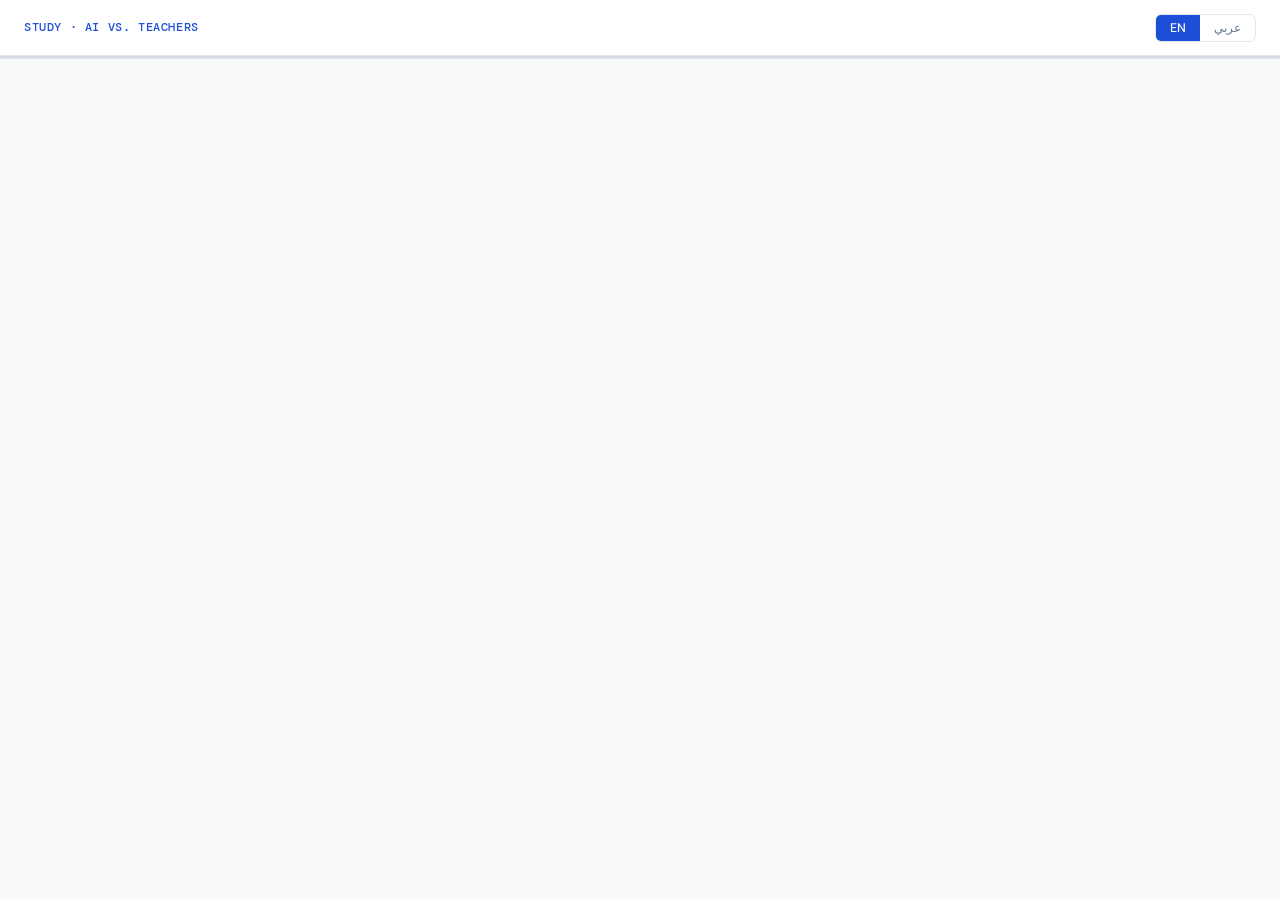
==== commit e6035376: "Update index.html" ====
--- a/client/index.html
+++ b/client/index.html
@@ -606,13 +606,33 @@
           data-placeholder-ar="شارك أفكارك…"
           placeholder="Share your thoughts…"
           onkeydown="if(event.key==='Enter'&&!event.shiftKey){event.preventDefault();sendMessage()}">
-        <button id="send-btn" onclick="sendMessage()" data-en="Send →" data-ar="← إرسال">Send →</button>
+        <button id="send-btn" data-en="Send →" data-ar="← إرسال">Send →</button>
       </div>
     </div>
   </div>
   <div class="chat-meta" id="turn-info"></div>
-  <button class="btn btn-primary btn-block hidden" id="proceed-final-btn" onclick="goToFinalSurvey()" style="margin-top:16px;"
-    data-en="Go to Final Questionnaire →" data-ar="← انتقل إلى الاستبانة النهائية">Go to Final Questionnaire →</button>
+  <!-- End conversation button — always visible from start -->
+  <div style="margin-top:14px;display:flex;flex-direction:column;gap:10px" id="chat-action-btns">
+    <!-- Shown only after 6 turns — primary CTA -->
+    <button class="btn btn-primary btn-block" id="proceed-final-btn" onclick="goToFinalSurvey()"
+      style="display:none"
+      data-en="Go to Final Questionnaire →" data-ar="← انتقل إلى الاستبانة النهائية">Go to Final Questionnaire →</button>
+    <!-- Always visible — subtle end-early button -->
+    <button class="btn btn-block" id="end-early-btn" onclick="confirmEndChat()"
+      style="background:transparent;border:1.5px solid var(--gray-300);color:var(--gray-500);font-size:.82rem;padding:10px 20px"
+      data-en="✕  End conversation &amp; continue to survey" data-ar="← إنهاء المحادثة والمتابعة للاستبانة">✕  End conversation &amp; continue to survey</button>
+  </div>
+  <!-- Confirm dialog (inline, no position:fixed) -->
+  <div id="end-confirm-wrap" style="display:none;margin-top:10px">
+    <div style="background:#fffbeb;border:1.5px solid #fde68a;border-radius:8px;padding:16px 18px;font-size:.84rem;color:#92400e;line-height:1.6">
+      <strong data-en="End the conversation?" data-ar="إنهاء المحادثة؟">End the conversation?</strong><br>
+      <span data-en="You can end now — the minimum is 6 exchanges for research purposes, but it's your choice." data-ar="يمكنك الإنهاء الآن — الحد الأدنى هو 6 تبادلات لأغراض البحث، لكن الأمر لك.">You can end now — the minimum is 6 exchanges for research purposes, but it's your choice.</span>
+      <div style="display:flex;gap:10px;margin-top:12px">
+        <button onclick="goToFinalSurvey()" class="btn btn-primary" style="flex:1;padding:9px" data-en="Yes, proceed to survey →" data-ar="← نعم، انتقل إلى الاستبانة">Yes, proceed to survey →</button>
+        <button onclick="document.getElementById('end-confirm-wrap').style.display='none'" style="flex:1;padding:9px;background:transparent;border:1.5px solid var(--gray-300);border-radius:6px;cursor:pointer;font-family:inherit;font-size:.84rem;color:var(--gray-500)" data-en="Keep talking" data-ar="استمر في التحدث">Keep talking</button>
+      </div>
+    </div>
+  </div>
 </div>
 
 <!-- ══ STAGE 5 — Survey 3 (Post-Chat) ══ -->
@@ -1299,6 +1319,7 @@
   ACTIVE_BOTS.forEach(b=>document.getElementById(b.dot).classList.add('active'));
   updateTurnInfo();
   buildTagBar(); // render @mention chips
+  initSendButton(); // wire send button — must be done after chat init
 
   // Opening: bots naturally start the thread before user joins
   const openings=buildOpenings();
@@ -1410,16 +1431,16 @@
 function removeTyping(id){const el=document.getElementById(id);if(el)el.remove()}
 
 function buildMsgs(text){
-  // Build history: bots appear as 'assistant', user as 'user'
-  // Do NOT prefix bot messages with [Name]: — bots imitate that format
-  const raw=S.chat.slice(-12).map(m=>
+  // Hard cap: last 6 messages only — prevents context overflow and token corruption
+  // More history = bigger prompt = corrupted Arabic/garbled responses
+  const raw=S.chat.slice(-6).map(m=>
     m.role==='user'
-      ?{role:'user',   content:m.content}
-      :{role:'assistant',content:m.content}   // plain content, no [Name]: prefix
+      ?{role:'user',    content:m.content}
+      :{role:'assistant',content:m.content}
   );
   raw.push({role:'user',content:text});
 
-  // Gemini requires strict alternation: merge consecutive same-role entries
+  // Merge consecutive same-role entries (required by some models)
   const merged=[];
   for(const m of raw){
     if(merged.length>0 && merged[merged.length-1].role===m.role){
@@ -1451,17 +1472,24 @@
   throw lastErr;
 }
 
-// ── FIXED sendMessage: queue-based, never double-fires ────────
+// ── sendMessage — single entry point, never double-fires ────────
+function initSendButton(){
+  const btn=document.getElementById('send-btn');
+  // Wire button once — no onclick in HTML to prevent double-fire
+  btn.addEventListener('click', sendMessage);
+}
+
 async function sendMessage(){
-  if(chatLocked) return; // Prevent double-send
+  if(chatLocked) return;
   const input=document.getElementById('chat-input');
   const text=input.value.trim();if(!text)return;
   const btn=document.getElementById('send-btn');
 
-  // Lock immediately
+  // Lock immediately — single atomic operation
   chatLocked=true;
+  input.value='';
   btn.disabled=true;
-  input.value='';
+  input.disabled=true;
 
   appendUserMsg(text);
   S.chat.push({role:'user',content:text,ts:Date.now()});
@@ -1520,13 +1548,26 @@
   }finally{
     // Unlock
     chatLocked=false;
-    btn.disabled=false;
-    input.focus();
-    if(S.turns>=6) document.getElementById('proceed-final-btn').classList.remove('hidden');
+    const btn2=document.getElementById('send-btn');
+    const input2=document.getElementById('chat-input');
+    if(btn2) btn2.disabled=false;
+    if(input2){ input2.disabled=false; input2.focus(); }
+    // Show big "Go to final questionnaire" button after 6 turns
+    if(S.turns>=6){
+      const pb=document.getElementById('proceed-final-btn');
+      if(pb) pb.style.display='block';
+      const eb=document.getElementById('end-early-btn');
+      if(eb) eb.style.display='none'; // replace with the primary button
+    }
   }
 }
 
-function updateTurnInfo(){
+function confirmEndChat(){
+  const wrap=document.getElementById('end-confirm-wrap');
+  if(wrap) wrap.style.display=wrap.style.display==='none'?'block':'none';
+  // Re-apply lang
+  document.querySelectorAll('#end-confirm-wrap [data-en]').forEach(el=>{const v=el.getAttribute('data-'+LANG);if(v)el.innerHTML=v});
+}
   const rem=Math.max(0,6-S.turns);
   const el=document.getElementById('turn-info');if(!el)return;
   if(rem>0){el.textContent=t('turnRemaining',rem);el.style.color='var(--gray-400)';el.style.fontWeight=''}
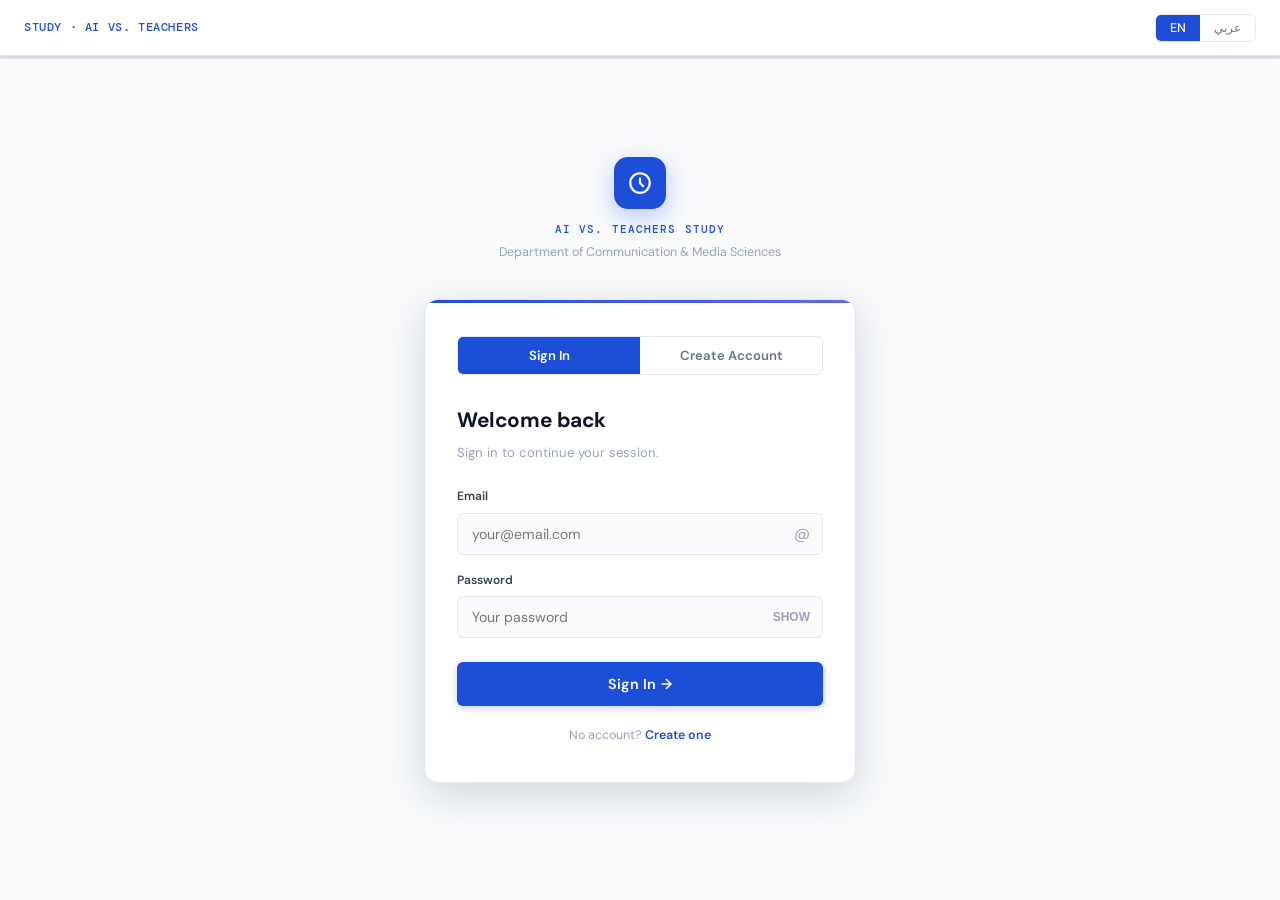
==== commit ff73f6d4: "Update index.html" ====
--- a/client/index.html
+++ b/client/index.html
@@ -302,7 +302,7 @@
 <div id="toast"></div>
 
 <!-- ══ AUTH ══ -->
-<div id="stage-auth" class="hidden">
+<div id="stage-auth">
   <div class="auth-logo-wrap">
     <div class="auth-logo-icon">
       <svg viewBox="0 0 24 24"><circle cx="12" cy="12" r="9"/><path d="M12 8v4l3 3"/></svg>
@@ -611,27 +611,12 @@
     </div>
   </div>
   <div class="chat-meta" id="turn-info"></div>
-  <!-- End conversation button — always visible from start -->
-  <div style="margin-top:14px;display:flex;flex-direction:column;gap:10px" id="chat-action-btns">
-    <!-- Shown only after 6 turns — primary CTA -->
+  <div id="chat-action-btns" class="hidden" style="display:none;gap:10px;margin-top:16px;flex-direction:column">
     <button class="btn btn-primary btn-block" id="proceed-final-btn" onclick="goToFinalSurvey()"
-      style="display:none"
       data-en="Go to Final Questionnaire →" data-ar="← انتقل إلى الاستبانة النهائية">Go to Final Questionnaire →</button>
-    <!-- Always visible — subtle end-early button -->
-    <button class="btn btn-block" id="end-early-btn" onclick="confirmEndChat()"
-      style="background:transparent;border:1.5px solid var(--gray-300);color:var(--gray-500);font-size:.82rem;padding:10px 20px"
-      data-en="✕  End conversation &amp; continue to survey" data-ar="← إنهاء المحادثة والمتابعة للاستبانة">✕  End conversation &amp; continue to survey</button>
-  </div>
-  <!-- Confirm dialog (inline, no position:fixed) -->
-  <div id="end-confirm-wrap" style="display:none;margin-top:10px">
-    <div style="background:#fffbeb;border:1.5px solid #fde68a;border-radius:8px;padding:16px 18px;font-size:.84rem;color:#92400e;line-height:1.6">
-      <strong data-en="End the conversation?" data-ar="إنهاء المحادثة؟">End the conversation?</strong><br>
-      <span data-en="You can end now — the minimum is 6 exchanges for research purposes, but it's your choice." data-ar="يمكنك الإنهاء الآن — الحد الأدنى هو 6 تبادلات لأغراض البحث، لكن الأمر لك.">You can end now — the minimum is 6 exchanges for research purposes, but it's your choice.</span>
-      <div style="display:flex;gap:10px;margin-top:12px">
-        <button onclick="goToFinalSurvey()" class="btn btn-primary" style="flex:1;padding:9px" data-en="Yes, proceed to survey →" data-ar="← نعم، انتقل إلى الاستبانة">Yes, proceed to survey →</button>
-        <button onclick="document.getElementById('end-confirm-wrap').style.display='none'" style="flex:1;padding:9px;background:transparent;border:1.5px solid var(--gray-300);border-radius:6px;cursor:pointer;font-family:inherit;font-size:.84rem;color:var(--gray-500)" data-en="Keep talking" data-ar="استمر في التحدث">Keep talking</button>
-      </div>
-    </div>
+    <button class="btn btn-block" id="end-early-btn" onclick="goToFinalSurvey()"
+      style="background:transparent;border:1.5px solid var(--gray-300);color:var(--gray-500);font-size:.82rem"
+      data-en="End conversation early →" data-ar="← إنهاء المحادثة مبكراً">End conversation early →</button>
   </div>
 </div>
 
@@ -1552,22 +1537,15 @@
     const input2=document.getElementById('chat-input');
     if(btn2) btn2.disabled=false;
     if(input2){ input2.disabled=false; input2.focus(); }
-    // Show big "Go to final questionnaire" button after 6 turns
+    // Show action buttons after 6 turns
     if(S.turns>=6){
-      const pb=document.getElementById('proceed-final-btn');
-      if(pb) pb.style.display='block';
-      const eb=document.getElementById('end-early-btn');
-      if(eb) eb.style.display='none'; // replace with the primary button
+      const ab=document.getElementById('chat-action-btns');
+      if(ab){ ab.classList.remove('hidden'); ab.style.display='flex'; }
     }
   }
 }
 
-function confirmEndChat(){
-  const wrap=document.getElementById('end-confirm-wrap');
-  if(wrap) wrap.style.display=wrap.style.display==='none'?'block':'none';
-  // Re-apply lang
-  document.querySelectorAll('#end-confirm-wrap [data-en]').forEach(el=>{const v=el.getAttribute('data-'+LANG);if(v)el.innerHTML=v});
-}
+function updateTurnInfo(){
   const rem=Math.max(0,6-S.turns);
   const el=document.getElementById('turn-info');if(!el)return;
   if(rem>0){el.textContent=t('turnRemaining',rem);el.style.color='var(--gray-400)';el.style.fontWeight=''}
@@ -1597,6 +1575,9 @@
 }
 
 // ── INIT ──────────────────────────────
+// stage-auth is visible by default (no hidden class in HTML)
+// Hide all other stages explicitly on load
+document.querySelectorAll('.stage').forEach(s => s.classList.add('hidden'));
 document.getElementById('stage-auth').classList.remove('hidden');
 </script>
 </body>
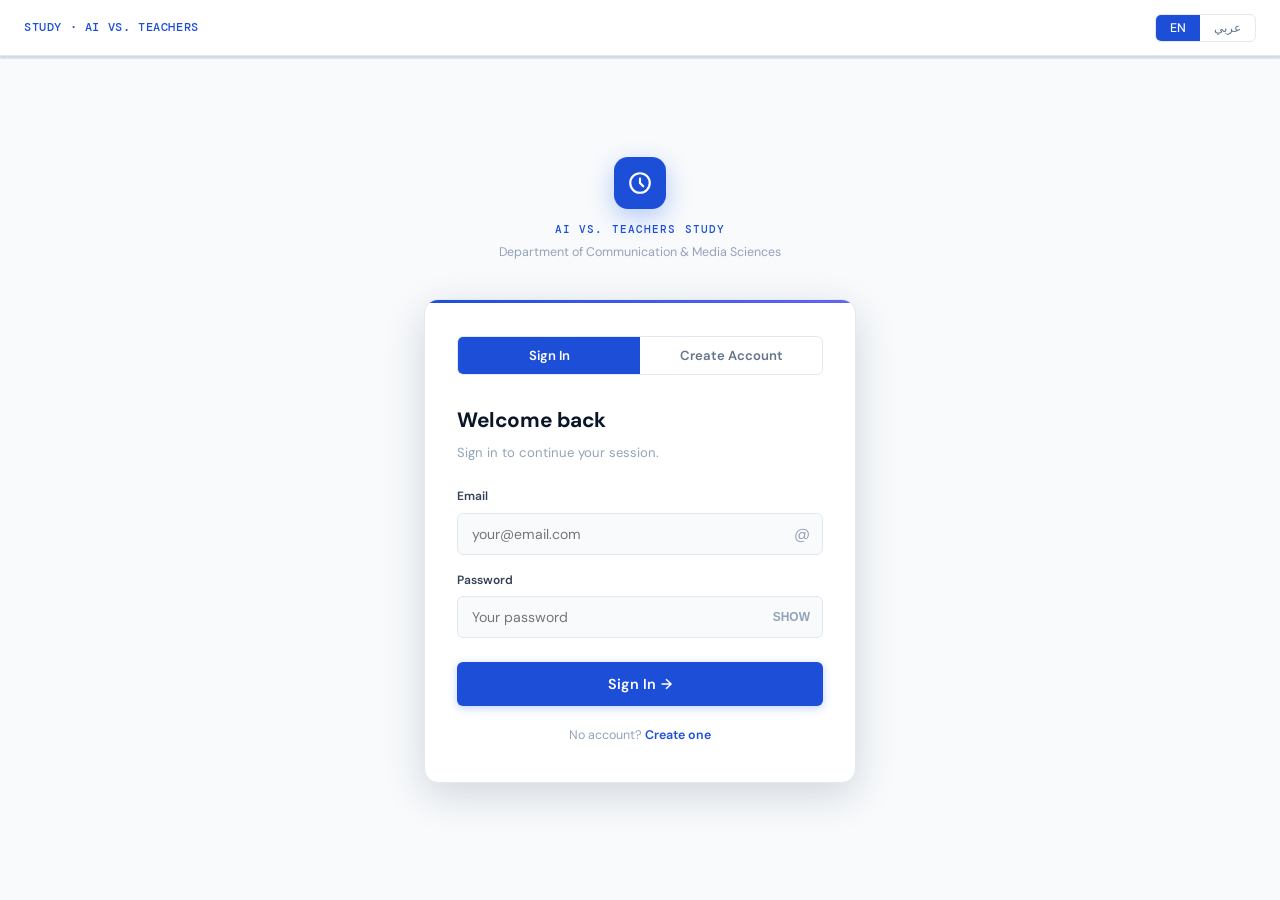
==== commit c537eb1e: "Update index.html" ====
--- a/client/index.html
+++ b/client/index.html
@@ -611,12 +611,58 @@
     </div>
   </div>
   <div class="chat-meta" id="turn-info"></div>
-  <div id="chat-action-btns" class="hidden" style="display:none;gap:10px;margin-top:16px;flex-direction:column">
-    <button class="btn btn-primary btn-block" id="proceed-final-btn" onclick="goToFinalSurvey()"
-      data-en="Go to Final Questionnaire →" data-ar="← انتقل إلى الاستبانة النهائية">Go to Final Questionnaire →</button>
-    <button class="btn btn-block" id="end-early-btn" onclick="goToFinalSurvey()"
-      style="background:transparent;border:1.5px solid var(--gray-300);color:var(--gray-500);font-size:.82rem"
-      data-en="End conversation early →" data-ar="← إنهاء المحادثة مبكراً">End conversation early →</button>
+
+  <!-- always-visible end area -->
+  <div style="margin-top:14px">
+    <!-- big blue button: only after 6 turns -->
+    <button id="proceed-final-btn" onclick="goToFinalSurvey()"
+      style="display:none;width:100%;padding:13px 20px;background:#2563eb;color:#fff;border:none;border-radius:8px;font-family:inherit;font-size:.95rem;font-weight:700;cursor:pointer;margin-bottom:10px"
+      data-en="✓ Go to Final Questionnaire →" data-ar="← ✓ انتقل إلى الاستبانة النهائية">✓ Go to Final Questionnaire →</button>
+    <!-- subtle end-early: visible from turn 1 -->
+    <button id="end-early-btn" onclick="toggleEndConfirm()"
+      style="width:100%;padding:10px 20px;background:transparent;border:1.5px solid #d1d5db;color:#9ca3af;border-radius:8px;font-family:inherit;font-size:.82rem;cursor:pointer"
+      data-en="✕  End conversation &amp; go to survey" data-ar="✕  إنهاء المحادثة والانتقال للاستبانة">✕  End conversation &amp; go to survey</button>
+    <!-- inline confirm -->
+    <div id="end-confirm-box" style="display:none;margin-top:10px;background:#fffbeb;border:1.5px solid #fde68a;border-radius:8px;padding:14px 16px;font-size:.83rem;color:#92400e;line-height:1.6">
+      <strong data-en="End the conversation?" data-ar="إنهاء المحادثة؟">End the conversation?</strong><br>
+      <span data-en="The minimum for research is 6 exchanges — but you can end now if you wish." data-ar="الحد الأدنى للبحث هو 6 تبادلات — لكن يمكنك الإنهاء الآن إذا أردت.">The minimum for research is 6 exchanges — but you can end now if you wish.</span>
+      <div style="display:flex;gap:8px;margin-top:12px">
+        <button onclick="goToFinalSurvey()"
+          style="flex:1;padding:9px;background:#2563eb;color:#fff;border:none;border-radius:6px;font-family:inherit;font-size:.83rem;font-weight:700;cursor:pointer"
+          data-en="Yes, proceed →" data-ar="← نعم، تابع">Yes, proceed →</button>
+        <button onclick="toggleEndConfirm()"
+          style="flex:1;padding:9px;background:transparent;border:1.5px solid #d1d5db;color:#6b7280;border-radius:6px;font-family:inherit;font-size:.83rem;cursor:pointer"
+          data-en="Keep talking" data-ar="استمر في التحدث">Keep talking</button>
+      </div>
+    </div>
+  </div>
+</div>
+
+<!-- ══ STAGE 4b — AI REVEAL ══ -->
+<div id="stage-4b" class="stage hidden" style="max-width:560px;margin:0 auto;padding:80px 24px 40px;min-height:100vh;display:flex;flex-direction:column;justify-content:center">
+  <div style="background:linear-gradient(135deg,#0f2345 0%,#1a3a6e 60%,#1e3a5f 100%);border-radius:20px;padding:48px 40px;text-align:center;color:#fff;box-shadow:0 24px 60px rgba(15,35,69,.35);margin-bottom:28px">
+    <div style="width:64px;height:64px;border-radius:50%;background:rgba(255,255,255,.12);border:2px solid rgba(255,255,255,.25);display:flex;align-items:center;justify-content:center;margin:0 auto 24px;font-size:28px">🤖</div>
+    <h1 style="font-size:2rem;font-weight:700;margin:0 0 12px;letter-spacing:-.02em"
+      data-en="A Quick Reveal" data-ar="كشف مهم">A Quick Reveal</h1>
+    <p style="font-size:1rem;opacity:.85;line-height:1.7;margin:0"
+      data-en="The participants you just spoke with — <strong>Dr_Hadjeres</strong>, <strong>Rania_M</strong>, and <strong>Yacine_Dz</strong> — were not real people. They were <strong>AI bots</strong> designed to simulate a realistic forum discussion as part of this research."
+      data-ar="المشاركون الذين تحدثت معهم — <strong>Dr_Hadjeres</strong> و<strong>Rania_M</strong> و<strong>Yacine_Dz</strong> — لم يكونوا أشخاصاً حقيقيين. كانوا <strong>روبوتات ذكاء اصطناعي</strong> مصمَّمة لمحاكاة نقاش منتدى واقعي كجزء من هذا البحث.">
+      The participants you just spoke with — <strong>Dr_Hadjeres</strong>, <strong>Rania_M</strong>, and <strong>Yacine_Dz</strong> — were not real people. They were <strong>AI bots</strong> designed to simulate a realistic forum discussion as part of this research.
+    </p>
+  </div>
+  <div style="background:#fff;border:1.5px solid #e5e7eb;border-radius:16px;padding:32px;text-align:center;box-shadow:0 4px 20px rgba(0,0,0,.06)">
+    <p style="font-size:1.05rem;font-weight:600;color:#111827;margin:0 0 8px"
+      data-en="Now that you know — does this change your answers?" data-ar="الآن بعد أن عرفت — هل يغيّر هذا إجاباتك؟">Now that you know — does this change your answers?</p>
+    <p style="font-size:.85rem;color:#6b7280;margin:0 0 24px"
+      data-en="There is no right or wrong answer. Your honest reaction is what matters for the research." data-ar="لا توجد إجابة صحيحة أو خاطئة. ردّ فعلك الصادق هو ما يهم البحث.">There is no right or wrong answer. Your honest reaction is what matters for the research.</p>
+    <div style="display:flex;gap:14px;justify-content:center">
+      <button onclick="revealChoice('yes')"
+        style="flex:1;max-width:180px;padding:14px 20px;background:#2563eb;color:#fff;border:none;border-radius:10px;font-family:inherit;font-size:1rem;font-weight:700;cursor:pointer"
+        data-en="✓  Yes" data-ar="✓  نعم">✓  Yes</button>
+      <button onclick="revealChoice('no')"
+        style="flex:1;max-width:180px;padding:14px 20px;background:#fff;color:#374151;border:2px solid #d1d5db;border-radius:10px;font-family:inherit;font-size:1rem;font-weight:700;cursor:pointer"
+        data-en="✕  No" data-ar="✕  لا">✕  No</button>
+    </div>
   </div>
 </div>
 
@@ -1207,7 +1253,7 @@
   document.querySelectorAll('.stage').forEach(s=>s.classList.add('hidden'));
   document.getElementById('stage-'+n).classList.remove('hidden');
   window.scrollTo({top:0,behavior:'smooth'});
-  const p=[0,14,28,42,60,80,100];
+  const p={0:0,1:14,2:28,3:42,'4b':55,4:60,5:80,6:100};
   document.getElementById('progress-fill').style.width=(p[n]||0)+'%';
 }
 function toast(key){
@@ -1537,12 +1583,25 @@
     const input2=document.getElementById('chat-input');
     if(btn2) btn2.disabled=false;
     if(input2){ input2.disabled=false; input2.focus(); }
-    // Show action buttons after 6 turns
+    // After 6 turns: swap subtle button for big blue one
     if(S.turns>=6){
-      const ab=document.getElementById('chat-action-btns');
-      if(ab){ ab.classList.remove('hidden'); ab.style.display='flex'; }
+      const pb=document.getElementById('proceed-final-btn');
+      const eb=document.getElementById('end-early-btn');
+      const cb=document.getElementById('end-confirm-box');
+      if(pb) pb.style.display='block';
+      if(eb) eb.style.display='none';
+      if(cb) cb.style.display='none';
     }
   }
+}
+
+function toggleEndConfirm(){
+  const box=document.getElementById('end-confirm-box');
+  if(!box) return;
+  box.style.display = box.style.display==='none' ? 'block' : 'none';
+  box.querySelectorAll('[data-en]').forEach(el=>{
+    const v=el.getAttribute('data-'+LANG); if(v) el.innerHTML=v;
+  });
 }
 
 function updateTurnInfo(){
@@ -1554,6 +1613,10 @@
 
 async function goToFinalSurvey(){
   await mUpdateP(S.pid,{chat_log:S.chat,chat_turns:S.turns,user_stance:S.userStance,bot_count:S.botCount});
+  goTo('4b');
+}
+async function revealChoice(answer){
+  await mUpdateP(S.pid,{reveal_changed_answers:answer});
   renderSurvey('post-survey-questions','post');
   goTo(5);
 }
@@ -1575,9 +1638,7 @@
 }
 
 // ── INIT ──────────────────────────────
-// stage-auth is visible by default (no hidden class in HTML)
-// Hide all other stages explicitly on load
-document.querySelectorAll('.stage').forEach(s => s.classList.add('hidden'));
+document.querySelectorAll('.stage').forEach(s=>s.classList.add('hidden'));
 document.getElementById('stage-auth').classList.remove('hidden');
 </script>
 </body>
